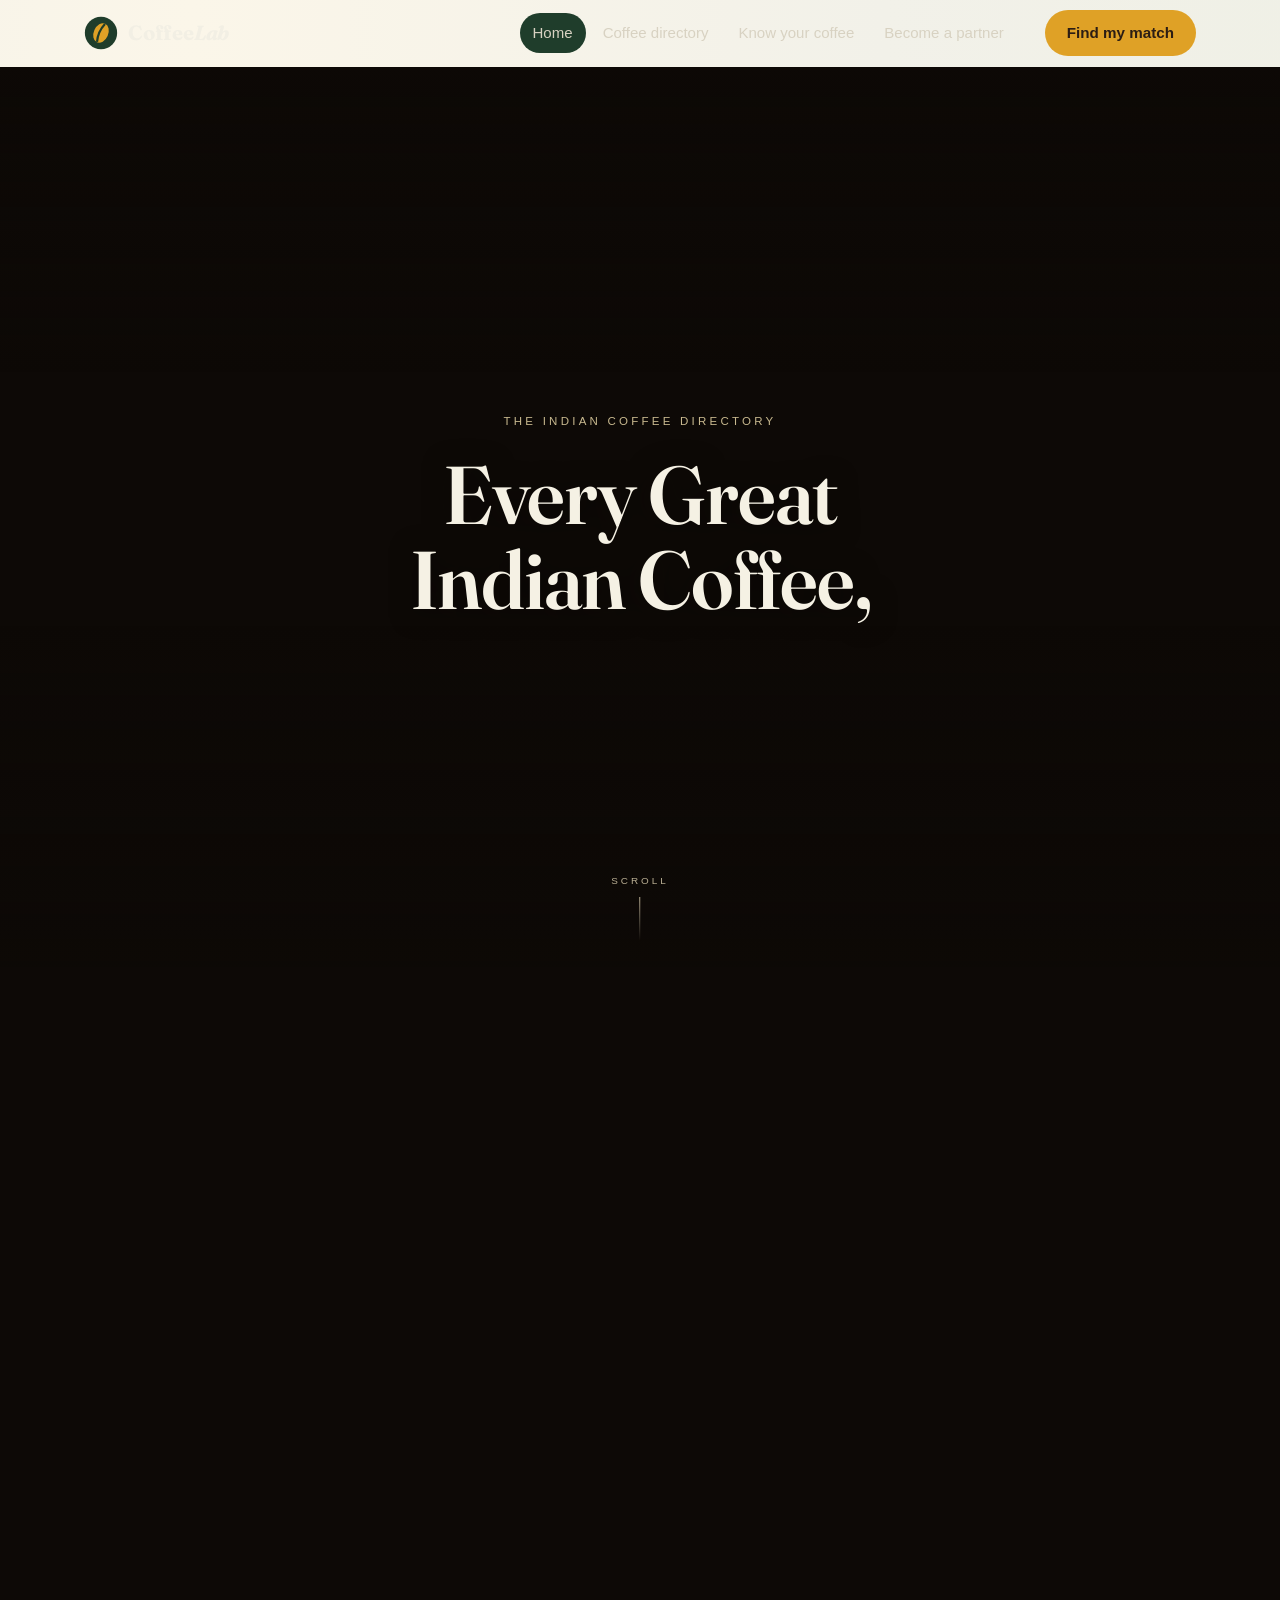
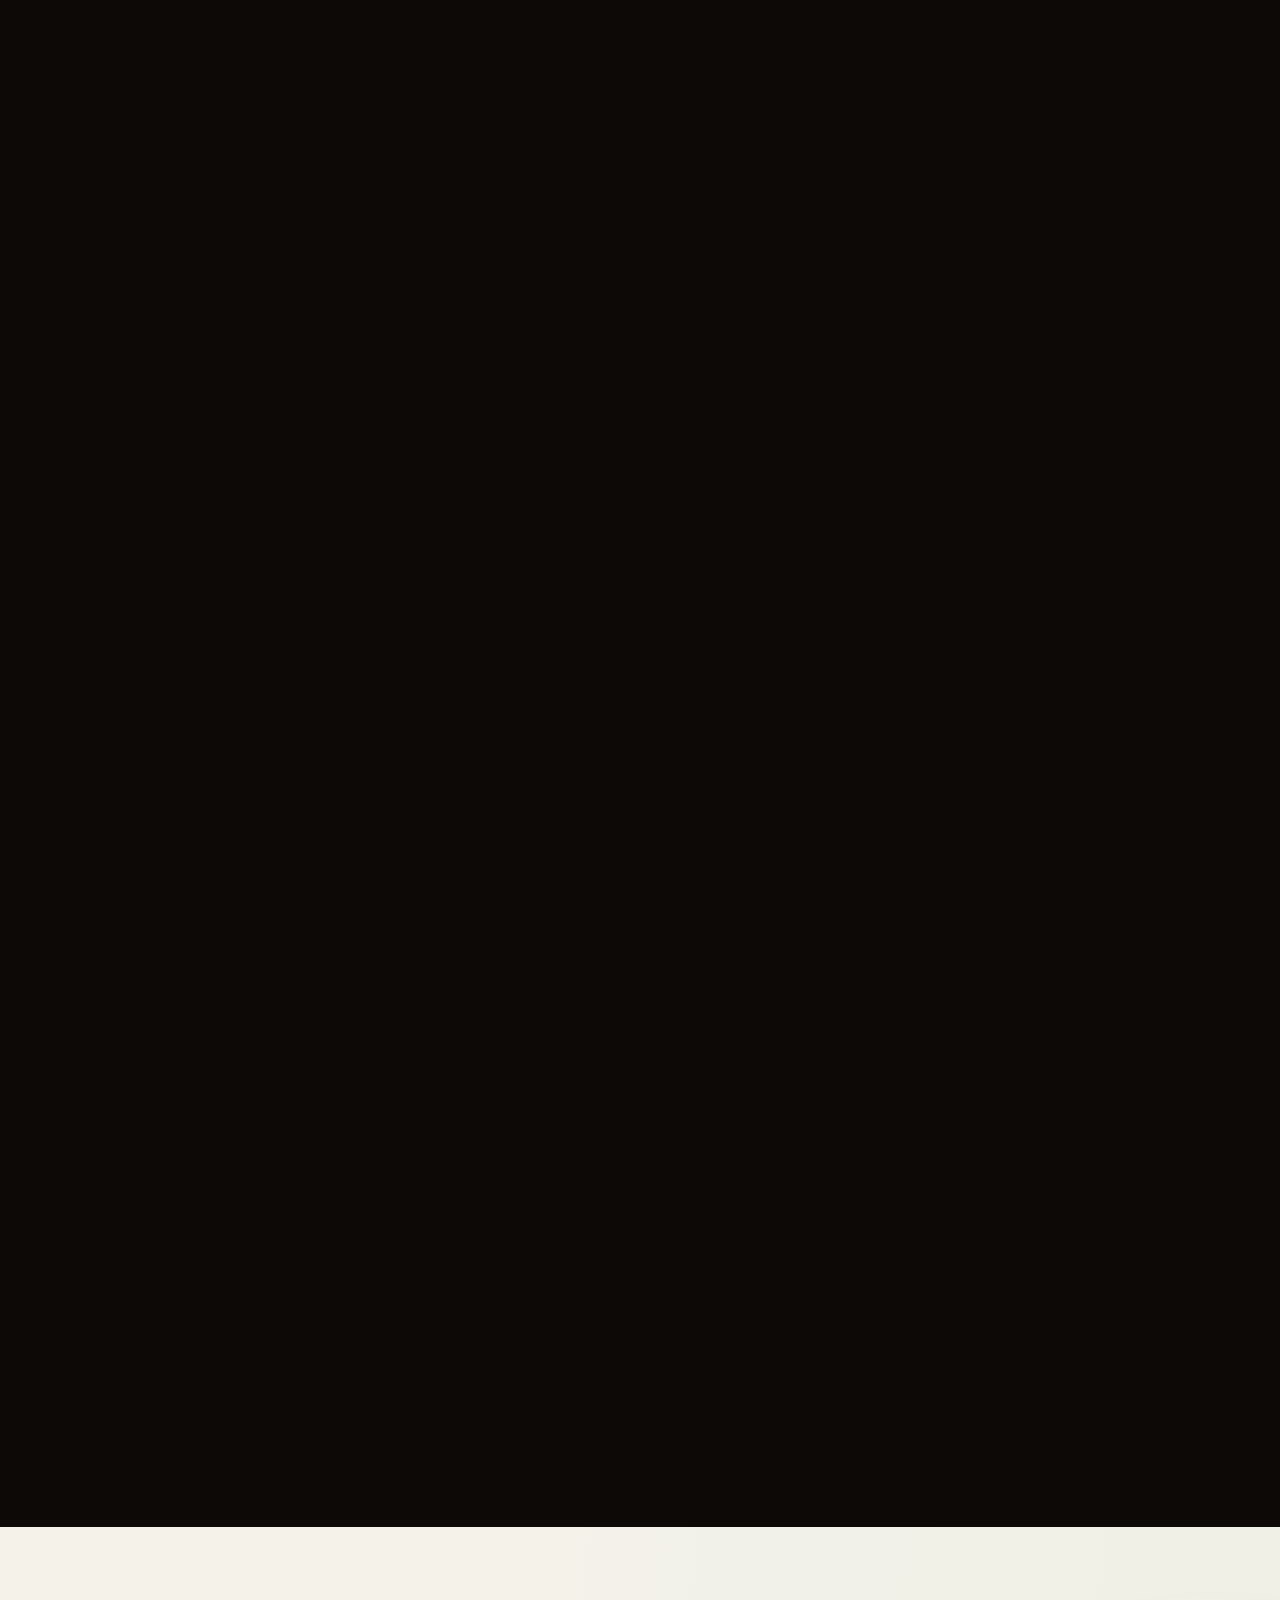
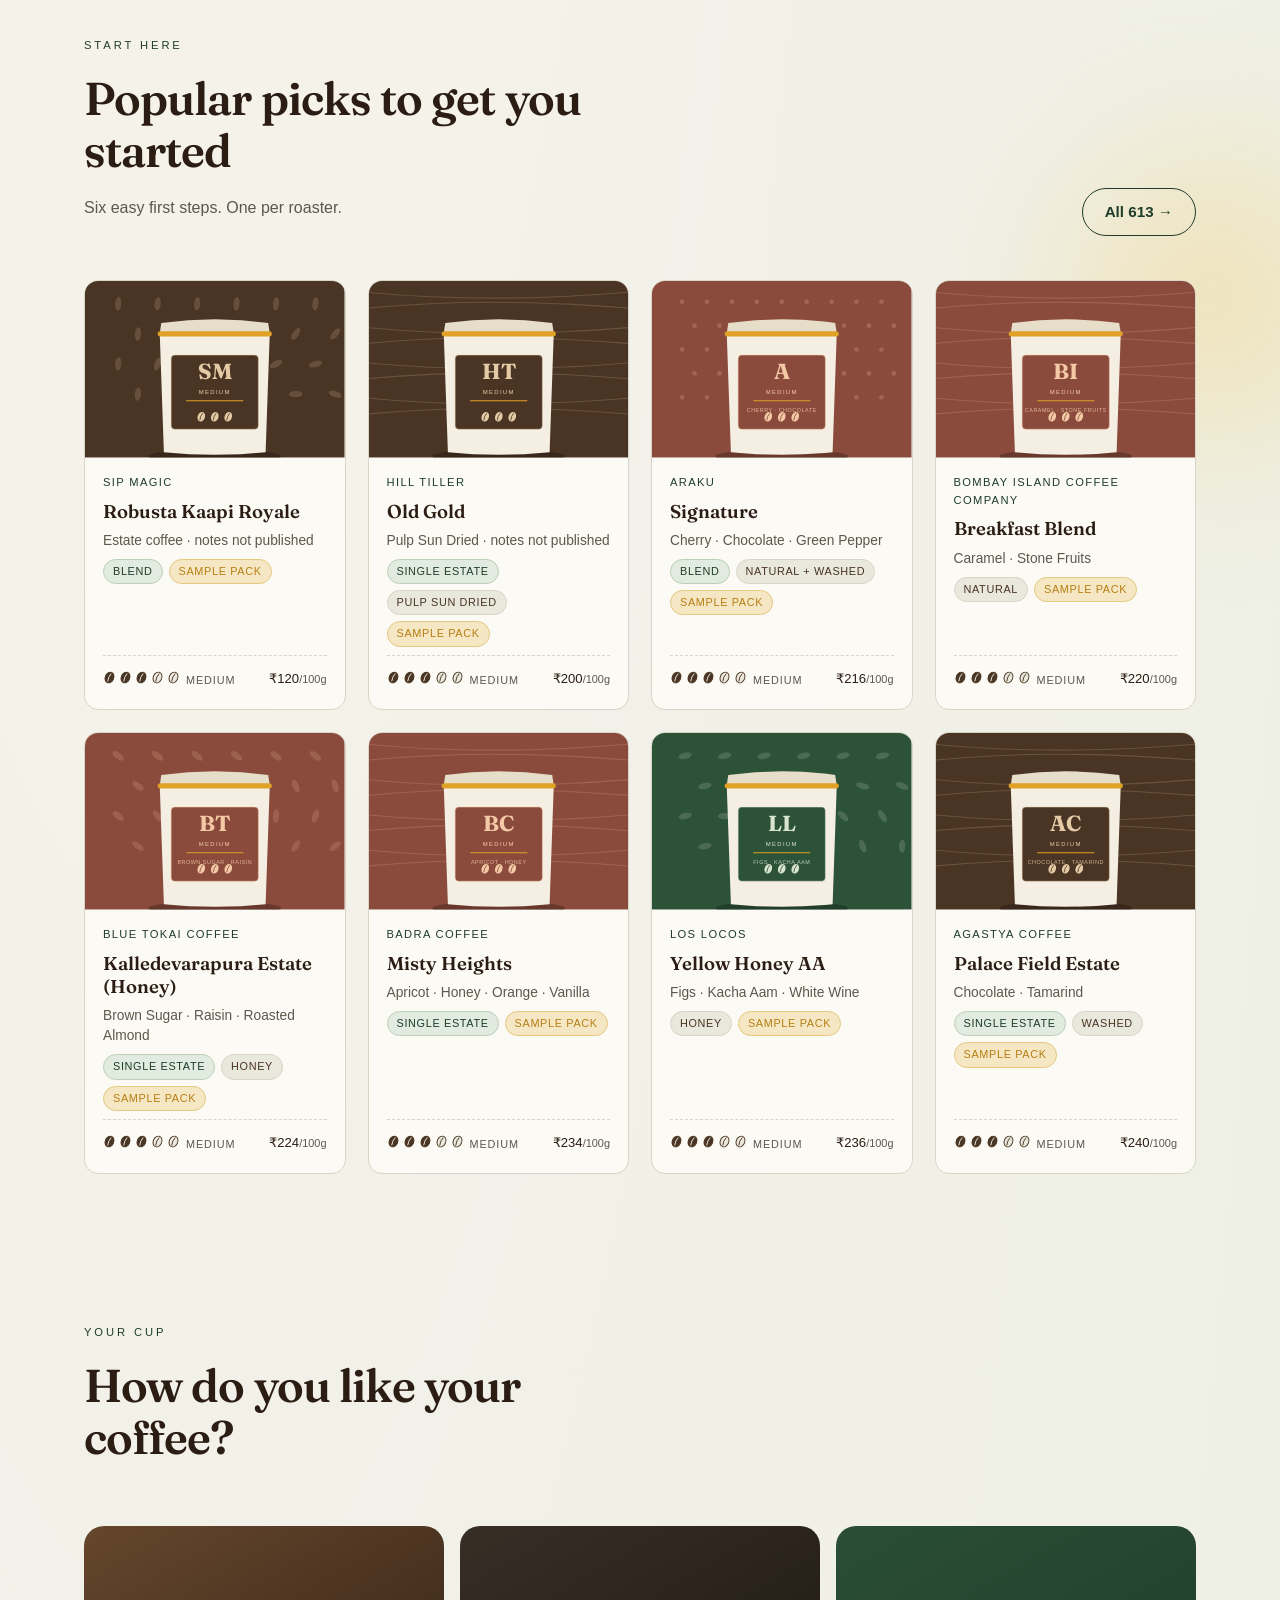
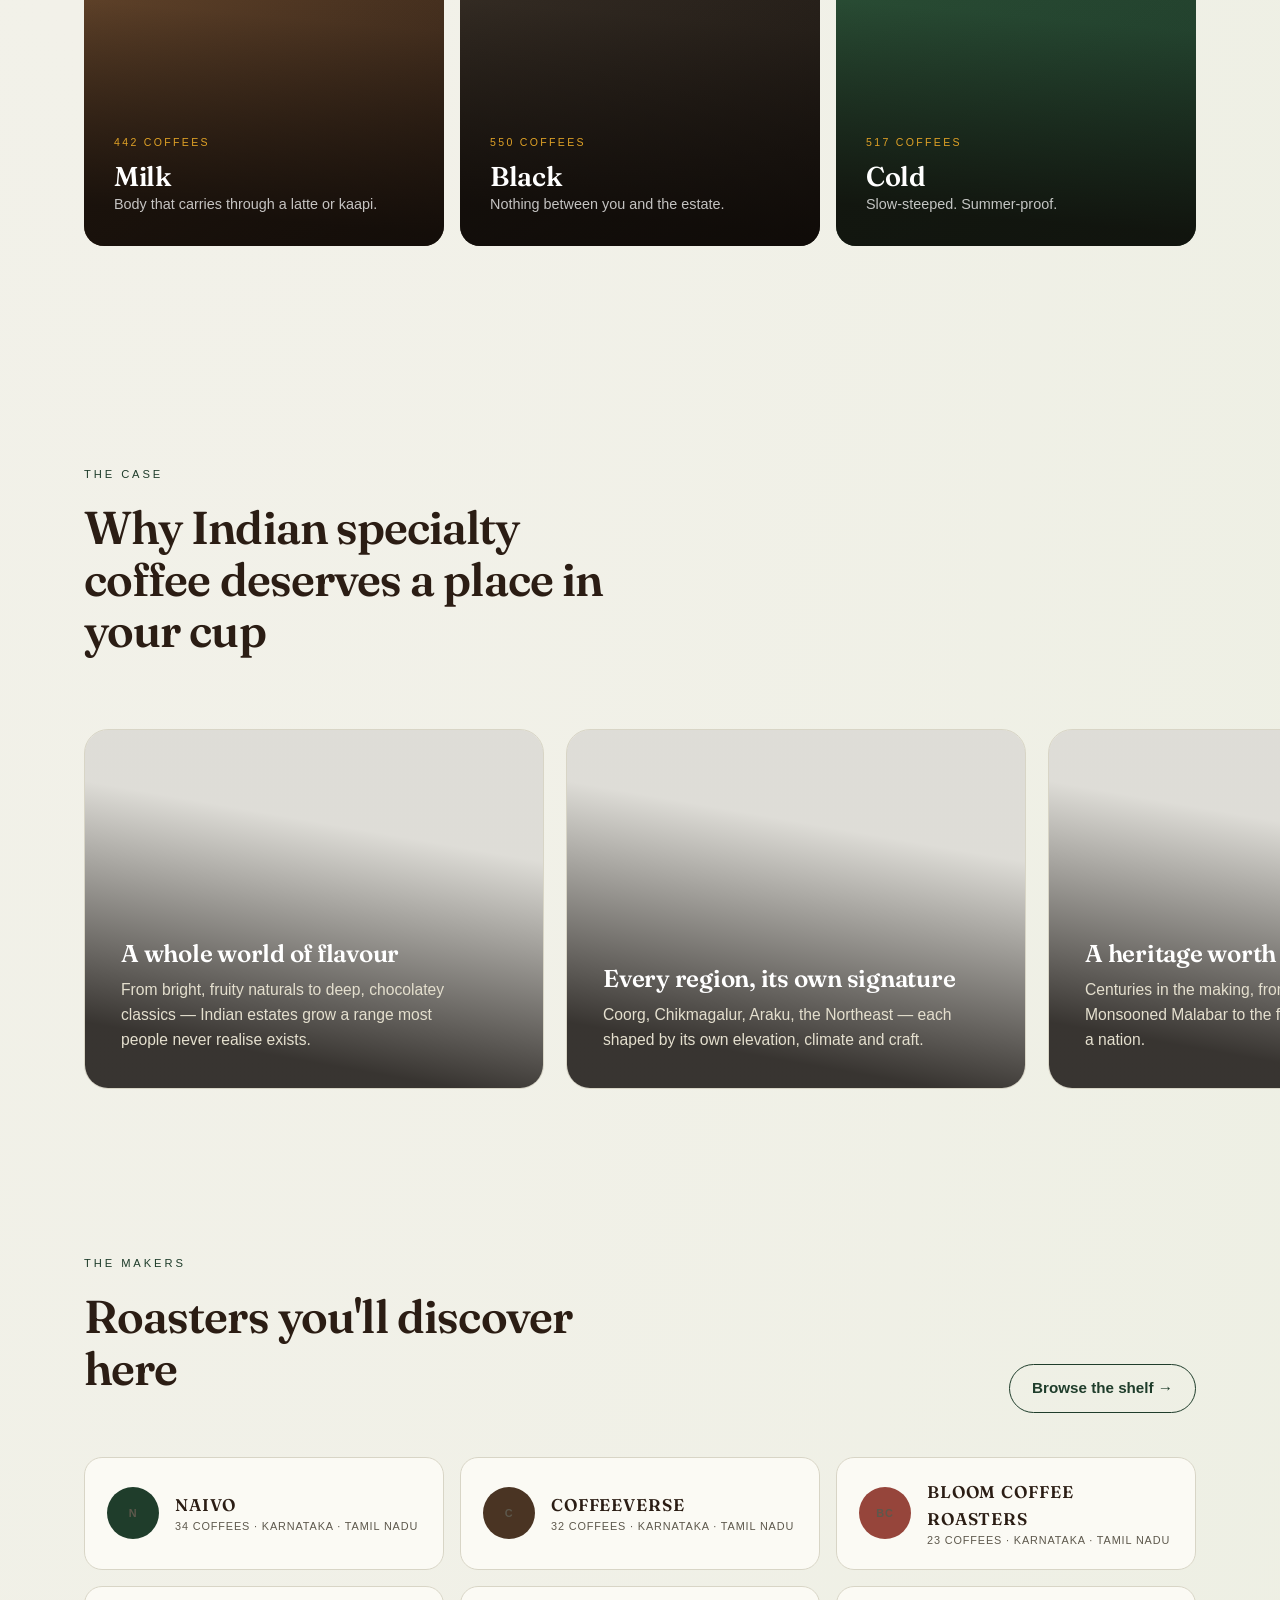
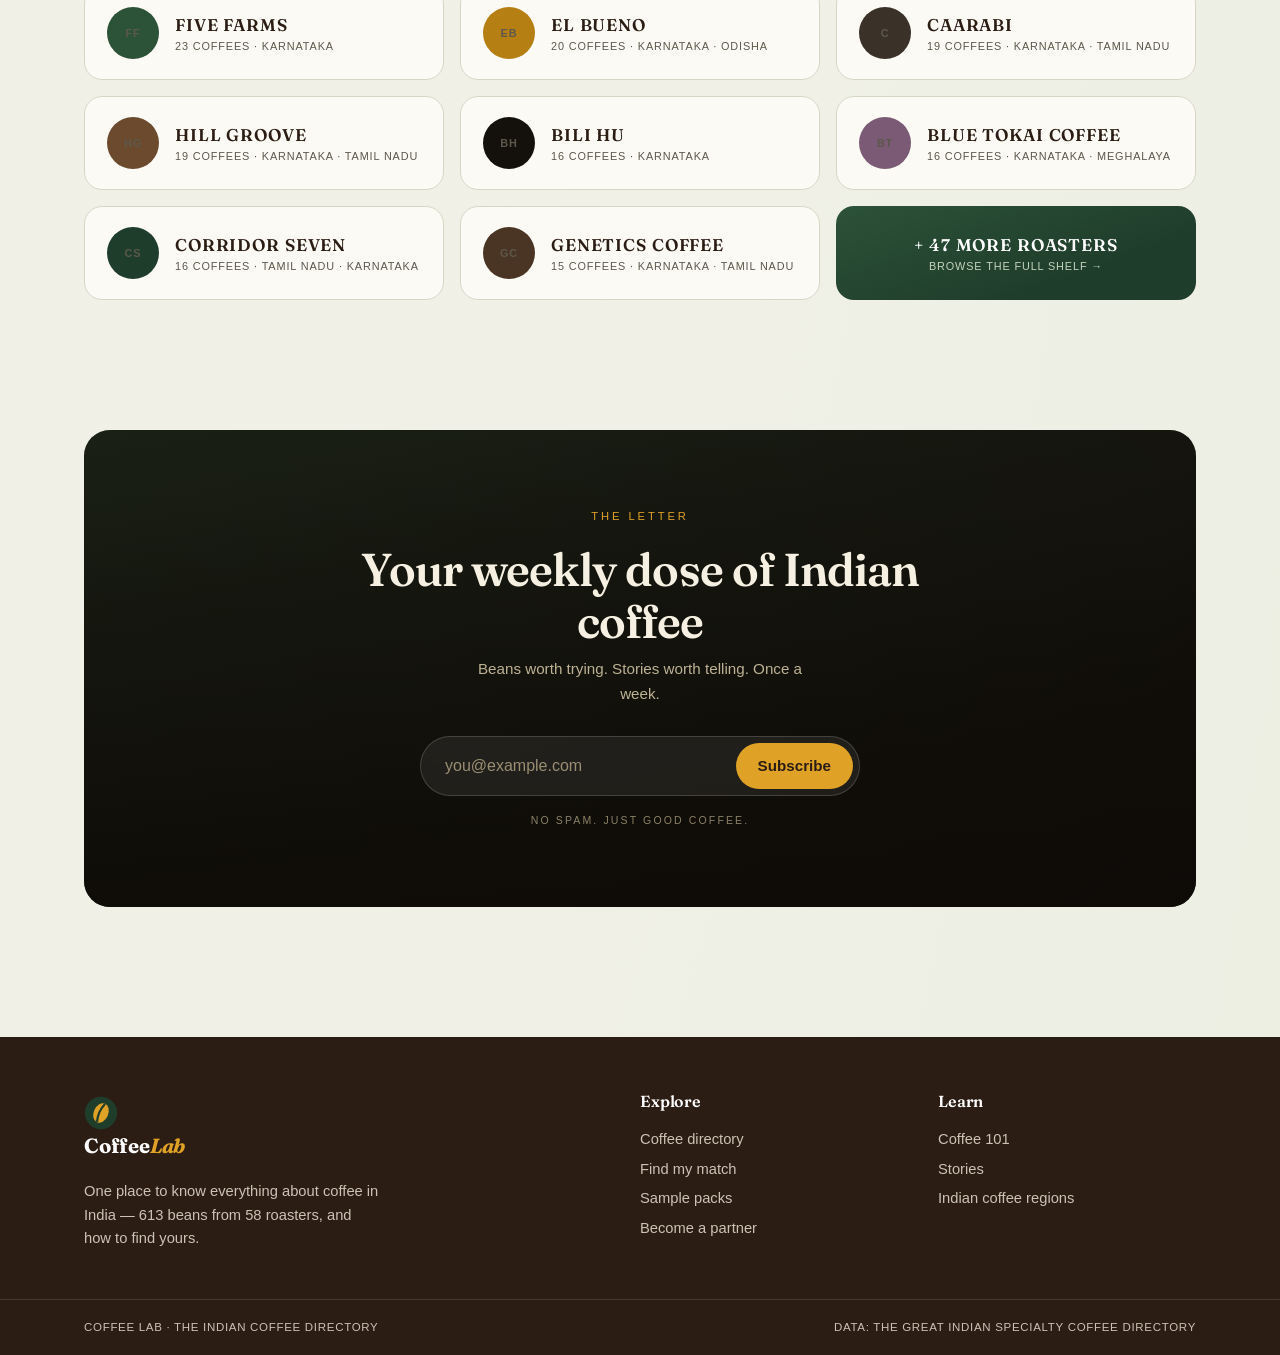
==== index.html @ e452d6aa "Add files via upload" ====
<!DOCTYPE html>
<html lang="en">
<head>
<meta charset="UTF-8">
<meta name="viewport" content="width=device-width, initial-scale=1.0">
<title>Coffee Lab — every great Indian coffee, made easy to find</title>
<meta name="description" content="Every great Indian coffee, made easy to find. Browse specialty beans, match a coffee to your taste, learn the craft.">
<link rel="preconnect" href="https://fonts.googleapis.com">
<link rel="preconnect" href="https://fonts.gstatic.com" crossorigin>
<link href="https://fonts.googleapis.com/css2?family=Fraunces:ital,opsz,wght@0,9..144,400;0,9..144,600;0,9..144,700;1,9..144,600&display=swap" rel="stylesheet">
<link rel="stylesheet" href="css/style.css">
<link rel="stylesheet" href="css/home.css">
<link rel="preload" as="image" href="assets/hero/f_00.jpg">
<link rel="icon" href='data:image/svg+xml,<svg xmlns="http://www.w3.org/2000/svg" viewBox="0 0 40 40"><circle cx="20" cy="20" r="19" fill="%231F3D2B"/><ellipse cx="20" cy="20" rx="8.5" ry="12" fill="%23DFA126" transform="rotate(24 20 20)"/></svg>'>
</head>
<body>
<header class="site-header over-hero" id="site-header"></header>

<main>
  <!-- ══ 1 · CINEMATIC HERO — scroll-scrubbed frame sequence ══ -->
  <section class="cine" id="cine" aria-label="Introduction">
    <div class="cine-stage">
      <canvas id="cine-canvas" aria-hidden="true"></canvas>
      <div class="cine-grade"></div>

      <div class="stage">
        <span class="kicker">The Indian Coffee Directory</span>
        <h1 class="h1">Every Great<br>Indian Coffee,</h1>
      </div>

      <div class="stage">
        <p class="h1"><em>made easy<br>to find.</em></p>
      </div>

      <div class="stage">
        <span class="kicker">Begin anywhere</span>
        <p class="h1" id="hero-count-line" style="font-size:clamp(1.9rem,3.8vw,3.2rem)"></p>
        <div class="cta-row">
          <a class="btn btn-gold" href="match.html">Find my coffee</a>
          <a class="btn btn-ghost" id="surprise" href="#" style="border-color:#CDC4AC;color:#F2EFE4">Surprise me</a>
        </div>
        <span class="stats-line" id="hero-stats-line"></span>
      </div>

      <div class="scroll-cue" aria-hidden="true">Scroll<i></i></div>
    </div>
  </section>

  <!-- ══ 2 · POPULAR PICKS ══ -->
  <section class="sec" aria-label="Popular picks">
    <div class="orb orb-gold" style="top:-80px; right:-140px;" data-speed="0.08"></div>
    <div class="wrap">
      <div class="sec-head-row reveal">
        <div>
          <span class="sec-kicker">Start here</span>
          <h2>Popular picks to get you started</h2>
          <p class="sub">Six easy first steps. One per roaster.</p>
        </div>
        <a class="btn btn-ghost" href="directory.html" id="picks-all-btn">All →</a>
      </div>
      <div class="card-grid scroll-mobile" id="picks-grid"></div>
    </div>
  </section>

  <!-- ══ 3 · HOW DO YOU LIKE YOUR COFFEE ══ -->
  <section class="sec" style="padding-top:40px" aria-label="Browse by cup">
    <div class="wrap">
      <div class="sec-head-row reveal">
        <div>
          <span class="sec-kicker">Your cup</span>
          <h2>How do you like your coffee?</h2>
        </div>
      </div>
      <div class="cups" id="cups"></div>
    </div>
  </section>

  <!-- ══ 4 · WHY INDIAN SPECIALTY COFFEE — horizontal card row ══ -->
  <section class="sec" id="case" aria-label="Why Indian specialty coffee">
    <div class="wrap">
      <div class="sec-head-row reveal">
        <div>
          <span class="sec-kicker">The case</span>
          <h2>Why Indian specialty coffee deserves a place in your cup</h2>
        </div>
      </div>
    </div>
    <div class="case-scroller" id="case-track" tabindex="0" aria-label="Four reasons, drag or scroll sideways">
      <article class="case-card cc-photo" style="background-image:url('assets/img/card1.jpg')">
        <h3>A whole world of flavour</h3>
        <p>From bright, fruity naturals to deep, chocolatey classics — Indian estates grow a range most people never realise exists.</p>
      </article>
      <article class="case-card cc-photo" style="background-image:url('assets/img/card2.jpg')">
        <h3>Every region, its own signature</h3>
        <p>Coorg, Chikmagalur, Araku, the Northeast — each shaped by its own elevation, climate and craft.</p>
      </article>
      <article class="case-card cc-photo" style="background-image:url('assets/img/card3.jpg')">
        <h3>A heritage worth tasting</h3>
        <p>Centuries in the making, from legendary Monsooned Malabar to the filter coffee that raised a nation.</p>
      </article>
      <article class="case-card cc-photo" style="background-image:url('assets/img/card4.jpg')">
        <h3>A new wave worth following</h3>
        <p>Specialty roasters are pushing into new processes, varietals and single estates — and it's never been easier to explore their work.</p>
      </article>
    </div>
  </section>

  <!-- ══ 5 · ROASTERS ══ -->
  <section class="sec" style="padding-top:30px" aria-label="Roasters">
    <div class="wrap">
      <div class="sec-head-row reveal">
        <div>
          <span class="sec-kicker">The makers</span>
          <h2>Roasters you'll discover here</h2>
        </div>
        <a class="btn btn-ghost" href="directory.html">Browse the shelf →</a>
      </div>
      <div class="roasters" id="roasters"></div>
    </div>
  </section>

  <!-- ══ 6 · NEWSLETTER ══ -->
  <section class="sec" style="padding-top:20px" aria-label="Newsletter">
    <div class="wrap">
      <div class="news reveal">
        <span class="sec-kicker" style="color:var(--marigold)">The letter</span>
        <h2>Your weekly dose of Indian coffee</h2>
        <p>Beans worth trying. Stories worth telling. Once a week.</p>
        <form class="news-form" id="news-form" novalidate>
          <label class="visually-hidden" for="news-email">Email address</label>
          <input id="news-email" type="email" placeholder="you@example.com" autocomplete="email" required>
          <button class="btn btn-gold" type="submit">Subscribe</button>
        </form>
        <p class="news-ok" id="news-ok" hidden>You're in. First letter lands Friday.</p>
        <small>No spam. Just good coffee.</small>
      </div>
    </div>
  </section>
</main>

<footer class="site-footer" id="site-footer"></footer>

<script src="js/data.js"></script>
<script src="js/app.js"></script>
<script src="js/home.js"></script>
<script>
document.getElementById("hero-stats-line").textContent =
  `${COFFEES.length} coffees · ${new Set(COFFEES.map(c=>c.brand)).size} roasters · ${new Set(COFFEES.flatMap(c=>c.states)).size} states`;
</script>
</body>
</html>
---- css/style.css ----
@font-face{
  font-family:"Manrope";
  src:url("../assets/fonts/Manrope-ExtraLight.ttf") format("truetype");
  font-weight:200; font-style:normal; font-display:swap;
}
@font-face{
  font-family:"Manrope";
  src:url("../assets/fonts/Manrope-Light.ttf") format("truetype");
  font-weight:300; font-style:normal; font-display:swap;
}
@font-face{
  font-family:"Manrope";
  src:url("../assets/fonts/Manrope-Regular.ttf") format("truetype");
  font-weight:400; font-style:normal; font-display:swap;
}
@font-face{
  font-family:"Manrope";
  src:url("../assets/fonts/Manrope-Medium.ttf") format("truetype");
  font-weight:500; font-style:normal; font-display:swap;
}
@font-face{
  font-family:"Manrope";
  src:url("../assets/fonts/Manrope-SemiBold.ttf") format("truetype");
  font-weight:600; font-style:normal; font-display:swap;
}
@font-face{
  font-family:"Manrope";
  src:url("../assets/fonts/Manrope-Bold.ttf") format("truetype");
  font-weight:700; font-style:normal; font-display:swap;
}
@font-face{
  font-family:"Manrope";
  src:url("../assets/fonts/Manrope-ExtraBold.ttf") format("truetype");
  font-weight:800; font-style:normal; font-display:swap;
}

/* ============================================================
   COFFEE LAB — design system
   Direction: "estate ledger meets modern tasting room"
   Palette drawn from the coffee plant's own states:
   canopy (green leaf) · roast (bean) · mist (paper) · marigold (accent)
   ============================================================ */

:root{
  --canopy:      #1F3D2B;   /* deep Western-Ghats green */
  --canopy-2:    #2C5238;
  --roast:       #2B1D14;   /* dark roasted bean */
  --roast-2:     #4A3423;
  --mist:        #F2F1E9;   /* pale leaf-tinted paper (page bg) */
  --mist-2:      #E9E8DC;
  --card:        #FBFAF4;
  --marigold:    #DFA126;   /* turmeric/marigold accent */
  --marigold-2:  #B67F14;
  --berry:       #96453B;   /* coffee-cherry red, used sparingly */
  --ink:         #23201A;
  --ink-soft:    #5D584C;
  --line:        #D8D5C6;
  --focus:       #2C5238;

  --font-display:"Fraunces", Georgia, "Times New Roman", serif;
  --font-body:   "Manrope", "Helvetica Neue", Arial, sans-serif;
  --font-mono:   "Manrope", "Helvetica Neue", Arial, sans-serif;

  --maxw: 1160px;
  --r-sm: 8px;
  --r-md: 14px;
  --r-lg: 22px;
  --shadow: 0 1px 2px rgba(43,29,20,.06), 0 10px 30px -18px rgba(43,29,20,.35);
  --shadow-lift: 0 2px 4px rgba(43,29,20,.08), 0 18px 42px -18px rgba(43,29,20,.45);
}

*{ box-sizing:border-box; }
html{ scroll-behavior:smooth; }
@media (prefers-reduced-motion: reduce){
  html{ scroll-behavior:auto; }
  *,*::before,*::after{ animation-duration:.01ms !important; transition-duration:.01ms !important; }
}
body{
  margin:0;
  font-family:var(--font-body);
  font-size:16px; line-height:1.6;
  color:var(--ink);
  background:var(--mist);
}
img,svg{ display:block; max-width:100%; }
a{ color:var(--canopy); }
button{ font:inherit; cursor:pointer; }
:focus-visible{ outline:3px solid var(--focus); outline-offset:2px; border-radius:4px; }
.visually-hidden{ position:absolute; width:1px; height:1px; overflow:hidden; clip:rect(0 0 0 0); white-space:nowrap; }

.wrap{ max-width:var(--maxw); margin:0 auto; padding:0 24px; }

/* ---------- type ---------- */
h1,h2,h3,h4{ font-family:var(--font-display); font-weight:600; line-height:1.12; margin:0 0 .4em; color:var(--roast); letter-spacing:-.01em; }
h1{ font-size:clamp(2.3rem, 5.2vw, 4rem); }
h2{ font-size:clamp(1.5rem, 3vw, 2.15rem); }
h3{ font-size:1.2rem; }
.eyebrow{
  font-family:var(--font-mono); font-size:.72rem; letter-spacing:.16em;
  text-transform:uppercase; color:var(--canopy); margin:0 0 .9em;
  display:flex; align-items:center; gap:.7em;
}
.eyebrow::before{ content:""; width:26px; height:2px; background:var(--marigold); }
.lede{ color:var(--ink-soft); font-size:1.06rem; max-width:56ch; }
.mono{ font-family:var(--font-mono); }

/* ---------- header ---------- */
.site-header{
  position:sticky; top:0; z-index:60;
  background:rgba(242,241,233,.92);
  backdrop-filter:blur(10px);
  border-bottom:1px solid var(--line);
}
.site-header .wrap{ display:flex; align-items:center; gap:28px; height:66px; }
.logo{ display:flex; align-items:center; gap:10px; text-decoration:none; margin-right:auto; }
.logo svg{ width:34px; height:34px; }
.logo b{ font-family:var(--font-display); font-size:1.28rem; font-weight:700; color:var(--roast); letter-spacing:-.01em; }
.logo b em{ font-style:italic; color:var(--canopy); }
.main-nav{ display:flex; gap:4px; }
.main-nav a{
  text-decoration:none; color:var(--ink-soft); font-weight:500; font-size:.94rem;
  padding:8px 13px; border-radius:999px; transition:color .15s, background .15s;
}
.main-nav a:hover{ color:var(--roast); background:var(--mist-2); }
.main-nav a[aria-current="page"]{ color:var(--card); background:var(--canopy); }
.nav-toggle{ display:none; background:none; border:1px solid var(--line); border-radius:var(--r-sm); padding:8px 10px; }
.nav-toggle svg{ width:20px; height:20px; }
.header-cta{ padding:9px 18px; font-size:.9rem; white-space:nowrap; }
.header-cta[aria-current="page"]{ background:var(--canopy); color:#fff; }

/* ---------- buttons ---------- */
.btn{
  display:inline-flex; align-items:center; gap:8px;
  padding:11px 22px; border-radius:999px; border:none;
  font-weight:600; font-size:.95rem; text-decoration:none;
  transition:transform .15s, box-shadow .15s, background .15s;
}
.btn-primary{ background:var(--canopy); color:#fff; }
.btn-primary:hover{ background:var(--canopy-2); transform:translateY(-1px); box-shadow:var(--shadow); }
.btn-ghost{ background:transparent; color:var(--canopy); border:1.5px solid var(--canopy); }
.btn-ghost:hover{ background:var(--canopy); color:#fff; }
.btn-gold{ background:var(--marigold); color:var(--roast); }
.btn-gold:hover{ background:#EBB13B; transform:translateY(-1px); box-shadow:var(--shadow); }

/* ---------- hero ---------- */
.hero{
  position:relative; overflow:hidden;
  background:var(--canopy); color:var(--mist);
  padding:84px 0 120px;
}
.hero h1{ color:var(--mist); max-width:15ch; }
.hero h1 em{ font-style:italic; color:var(--marigold); }
.hero .lede{ color:#C9D3C3; }
.hero .eyebrow{ color:var(--marigold); }
.hero .eyebrow::before{ background:var(--marigold); }
.hero-ridge{ position:absolute; inset:auto 0 -2px 0; pointer-events:none; }
.hero-beans{ position:absolute; right:-40px; top:-40px; opacity:.16; pointer-events:none; width:520px; }
.hero-stats{ display:flex; gap:38px; margin-top:34px; flex-wrap:wrap; }
.hero-stats div b{ display:block; font-family:var(--font-display); font-size:1.9rem; color:#fff; line-height:1.1; }
.hero-stats div span{ font-family:var(--font-mono); font-size:.72rem; letter-spacing:.12em; text-transform:uppercase; color:#AEBFa8; color:#AEBFA8; }

/* search */
.search-bar{
  display:flex; margin-top:36px; max-width:620px;
  background:#fff; border-radius:999px; padding:6px;
  box-shadow:var(--shadow-lift);
}
.search-bar input{
  flex:1; border:none; background:none; padding:10px 20px;
  font:inherit; font-size:1rem; color:var(--ink); min-width:0;
}
.search-bar input:focus{ outline:none; }
.search-bar button{ border-radius:999px; }

/* ---------- sections ---------- */
.section{ padding:74px 0; }
.section-head{ display:flex; align-items:flex-end; justify-content:space-between; gap:24px; margin-bottom:34px; flex-wrap:wrap; }
.section-head .lede{ margin:.35em 0 0; }
.section-alt{ background:var(--mist-2); }

/* ---------- coffee cards ---------- */
.card-grid{ display:grid; grid-template-columns:repeat(auto-fill, minmax(255px,1fr)); gap:22px; }
.coffee-card{
  background:var(--card); border:1px solid var(--line); border-radius:var(--r-md);
  overflow:hidden; text-decoration:none; color:inherit;
  display:flex; flex-direction:column;
  transition:transform .18s, box-shadow .18s, border-color .18s;
}
.coffee-card:hover{ transform:translateY(-4px); box-shadow:var(--shadow-lift); border-color:var(--canopy); }
.coffee-card .art{ aspect-ratio:5/3.4; }
.coffee-card .art svg{ width:100%; height:100%; }
.card-body{ padding:16px 18px 18px; display:flex; flex-direction:column; gap:8px; flex:1; }
.card-brand{ font-family:var(--font-mono); font-size:.7rem; letter-spacing:.12em; text-transform:uppercase; color:var(--canopy); }
.card-name{ font-family:var(--font-display); font-size:1.16rem; font-weight:600; color:var(--roast); line-height:1.25; }
.card-flavours{ color:var(--ink-soft); font-size:.86rem; line-height:1.45; }
.card-foot{ margin-top:auto; padding-top:10px; display:flex; align-items:center; justify-content:space-between; gap:10px; border-top:1px dashed var(--line); }
.card-price{ font-family:var(--font-mono); font-size:.82rem; color:var(--roast); }
.card-price small{ color:var(--ink-soft); }

/* the signature: roast meter (5 beans light→dark) */
.roast-meter{ display:inline-flex; align-items:center; gap:3px; }
.roast-meter svg{ width:13px; height:13px; }
.roast-meter .bean{ fill:var(--mist-2); stroke:var(--roast-2); stroke-width:1.4; }
.roast-meter .bean.on{ fill:var(--roast-2); }
.roast-label{ font-family:var(--font-mono); font-size:.68rem; letter-spacing:.08em; text-transform:uppercase; color:var(--ink-soft); margin-left:6px; }

/* tags */
.tag-row{ display:flex; flex-wrap:wrap; gap:6px; }
.tag{
  font-family:var(--font-mono); font-size:.68rem; letter-spacing:.06em;
  padding:3px 9px; border-radius:999px; text-transform:uppercase;
  background:var(--mist-2); color:var(--roast-2); border:1px solid var(--line);
}
.tag.gold{ background:#F6E7C4; border-color:#E4C87F; color:var(--marigold-2); }
.tag.green{ background:#E2EBDF; border-color:#BCD0B8; color:var(--canopy); }

/* ---------- "how do you like it" style cards ---------- */
.style-grid{ display:grid; grid-template-columns:repeat(auto-fit, minmax(250px,1fr)); gap:22px; }
.style-card{
  position:relative; overflow:hidden;
  border-radius:var(--r-lg); padding:30px 26px 26px;
  color:var(--mist); text-decoration:none; min-height:230px;
  display:flex; flex-direction:column; justify-content:flex-end;
  transition:transform .18s, box-shadow .18s;
}
.style-card:hover{ transform:translateY(-4px); box-shadow:var(--shadow-lift); }
.style-card h3{ color:#fff; font-size:1.5rem; margin:0 0 4px; }
.style-card p{ margin:0; color:rgba(255,255,255,.82); font-size:.92rem; max-width:30ch; }
.style-card .style-count{ font-family:var(--font-mono); font-size:.7rem; letter-spacing:.12em; text-transform:uppercase; color:var(--marigold); margin-bottom:10px; }
.style-card svg.style-ico{ position:absolute; top:20px; right:18px; width:74px; height:74px; opacity:.9; }
.style-milk{ background:linear-gradient(150deg, #6B4A2E, var(--roast)); }
.style-black{ background:linear-gradient(150deg, #3A3128, #191410); }
.style-cold{ background:linear-gradient(150deg, #2C5238, var(--canopy)); }

/* ---------- article cards ---------- */
.article-grid{ display:grid; grid-template-columns:repeat(auto-fill, minmax(300px,1fr)); gap:22px; }
.article-card{
  background:var(--card); border:1px solid var(--line); border-radius:var(--r-md);
  padding:24px; text-decoration:none; color:inherit; display:flex; flex-direction:column; gap:10px;
  transition:transform .18s, box-shadow .18s, border-color .18s;
}
.article-card:hover{ transform:translateY(-4px); box-shadow:var(--shadow-lift); border-color:var(--canopy); }
.article-card h3{ font-size:1.28rem; margin:0; }
.article-card p{ margin:0; color:var(--ink-soft); font-size:.92rem; }
.article-meta{ display:flex; gap:10px; align-items:center; font-family:var(--font-mono); font-size:.7rem; letter-spacing:.1em; text-transform:uppercase; color:var(--canopy); }
.article-meta .dot{ width:4px; height:4px; border-radius:50%; background:var(--marigold); }
.article-card .read-more{ margin-top:auto; padding-top:8px; font-weight:600; font-size:.9rem; color:var(--canopy); }

/* ---------- footer ---------- */
.site-footer{ background:var(--roast); color:#CBC2B4; margin-top:20px; }
.site-footer .wrap{ padding:56px 24px 34px; display:grid; grid-template-columns:2fr 1fr 1fr; gap:40px; }
.site-footer h4{ color:#fff; font-size:1rem; margin-bottom:14px; }
.site-footer a{ color:#CBC2B4; text-decoration:none; display:block; padding:3px 0; font-size:.92rem; }
.site-footer a:hover{ color:var(--marigold); }
.site-footer .logo b{ color:#fff; }
.site-footer .logo b em{ color:var(--marigold); }
.footer-note{ border-top:1px solid rgba(255,255,255,.12); }
.footer-note .wrap{ display:flex; justify-content:space-between; gap:20px; padding:18px 24px; font-family:var(--font-mono); font-size:.72rem; letter-spacing:.06em; }

/* ============================================================
   DIRECTORY
   ============================================================ */
.dir-hero{ background:var(--canopy); color:var(--mist); padding:46px 0 40px; }
.dir-hero-photo{ background-size:cover; background-position:center; position:relative; }
.dir-hero-photo::before{ content:""; position:absolute; inset:0; background:linear-gradient(180deg, rgba(15,25,18,.46), rgba(15,25,18,.72)); }
.dir-hero-photo .wrap{ position:relative; z-index:1; }
.dir-hero.dir-hero-photo h1{ color:var(--marigold); }
.dir-hero.dir-hero-photo .lede{ color:#EDE9D8; }
.dir-hero h1{ color:#fff; font-size:clamp(1.9rem,4vw,2.7rem); }
.dir-hero .search-bar{ margin-top:20px; }

.dir-layout{ display:grid; grid-template-columns:264px 1fr; gap:34px; align-items:start; padding:38px 0 80px; }

.filters{
  background:var(--card); border:1px solid var(--line); border-radius:var(--r-md);
  padding:20px; position:sticky; top:86px; max-height:calc(100vh - 106px); overflow:auto;
}
.filters h2{ font-size:1.05rem; display:flex; justify-content:space-between; align-items:center; }
.filters h2 button{ background:none; border:none; color:var(--berry); font-size:.8rem; font-weight:600; padding:2px; }
.filter-group{ border-top:1px dashed var(--line); padding:14px 0 6px; }
.filter-group > b{
  display:flex; justify-content:space-between; align-items:center; width:100%;
  font-family:var(--font-mono); font-size:.7rem; letter-spacing:.13em; text-transform:uppercase; color:var(--roast-2);
  margin-bottom:8px;
}
.filter-group label{
  display:flex; align-items:center; gap:9px; padding:4px 2px;
  font-size:.9rem; color:var(--ink-soft); cursor:pointer; border-radius:6px;
}
.filter-group label:hover{ color:var(--roast); }
.filter-group input[type="checkbox"]{ accent-color:var(--canopy); width:16px; height:16px; }
.filter-group .opts.tall{ max-height:264px; overflow-y:auto; padding-right:4px; }
.filter-group .count{ margin-left:auto; font-family:var(--font-mono); font-size:.68rem; color:#A29C8C; }
.filter-group label .roast-meter{ margin-left:2px; }
.price-row{ display:flex; align-items:center; gap:10px; font-family:var(--font-mono); font-size:.75rem; }
.price-row input[type="range"]{ flex:1; accent-color:var(--canopy); }

.dir-toolbar{ display:flex; align-items:center; gap:14px; flex-wrap:wrap; margin-bottom:20px; }
.dir-count{ font-family:var(--font-mono); font-size:.8rem; color:var(--ink-soft); margin-right:auto; }
.dir-count b{ color:var(--roast); }
.dir-toolbar select{
  font:inherit; font-size:.88rem; padding:9px 14px; border-radius:999px;
  border:1px solid var(--line); background:var(--card); color:var(--ink);
}
.chip-row{ display:flex; flex-wrap:wrap; gap:8px; margin-bottom:18px; }
.chip{
  display:inline-flex; align-items:center; gap:6px;
  background:var(--canopy); color:#fff; border:none; border-radius:999px;
  padding:5px 8px 5px 13px; font-size:.8rem; font-weight:500;
}
.chip:hover{ background:var(--berry); }
.filters-open-btn{ display:none; }
.empty-state{
  grid-column:1/-1; text-align:center; padding:70px 20px;
  background:var(--card); border:1px dashed var(--line); border-radius:var(--r-md);
}
.empty-state h3{ margin-bottom:6px; }
.empty-state p{ color:var(--ink-soft); margin:0 0 18px; }

/* ============================================================
   DETAIL
   ============================================================ */
.crumbs{ font-family:var(--font-mono); font-size:.74rem; letter-spacing:.06em; padding:20px 0 0; color:var(--ink-soft); }
.crumbs a{ color:var(--canopy); text-decoration:none; }
.crumbs a:hover{ text-decoration:underline; }
.detail{ display:grid; grid-template-columns:0.9fr 1.1fr; gap:46px; padding:28px 0 34px; align-items:start; }
.detail-art{ border-radius:var(--r-lg); overflow:hidden; border:1px solid var(--line); position:sticky; top:90px; }
.detail-art svg{ width:100%; height:auto; }
.detail h1{ font-size:clamp(1.9rem,3.6vw,2.8rem); margin-bottom:8px; }
.detail .card-brand{ font-size:.78rem; }
.detail-flavours{ display:flex; flex-wrap:wrap; gap:8px; margin:16px 0 6px; }
.flavour-pill{
  display:inline-flex; align-items:center; gap:7px;
  background:var(--card); border:1px solid var(--line); border-radius:999px;
  padding:6px 14px; font-size:.86rem; color:var(--roast-2);
}
.flavour-pill i{ width:9px; height:9px; border-radius:50%; flex:none; }
.detail-roastline{ display:flex; align-items:center; gap:10px; margin:16px 0 4px; }
.detail-roastline .roast-meter svg{ width:18px; height:18px; }
.detail-note{ color:var(--ink-soft); max-width:60ch; margin:14px 0 0; }

.spec-ledger{
  margin:26px 0 0; border:1px solid var(--line); border-radius:var(--r-md);
  background:var(--card); overflow:hidden;
}
.spec-ledger h2{ font-size:.78rem; font-family:var(--font-mono); letter-spacing:.14em; text-transform:uppercase; color:var(--canopy); margin:0; padding:14px 20px 12px; border-bottom:1px solid var(--line); background:var(--mist-2); }
.spec-ledger dl{ margin:0; padding:8px 20px 14px; display:grid; grid-template-columns:1fr 1fr; gap:0 26px; }
.spec-ledger .spec{ display:flex; flex-direction:column; padding:10px 0; border-bottom:1px dashed var(--line); }
.spec-ledger dt{ font-family:var(--font-mono); font-size:.66rem; letter-spacing:.13em; text-transform:uppercase; color:#A29C8C; }
.spec-ledger dd{ margin:2px 0 0; font-size:.94rem; color:var(--roast); font-weight:500; }
.detail-cta{ display:flex; gap:12px; margin-top:26px; flex-wrap:wrap; align-items:center; }
.detail-price{ font-family:var(--font-display); font-size:1.7rem; color:var(--roast); }
.detail-price small{ font-family:var(--font-mono); font-size:.72rem; color:var(--ink-soft); display:block; letter-spacing:.1em; }
.brew-row{ display:flex; flex-wrap:wrap; gap:8px; margin-top:8px; }

.similar{ padding:14px 0 84px; }

/* ============================================================
   MATCH QUIZ
   ============================================================ */
.quiz-shell{ max-width:760px; margin:0 auto; padding:54px 24px 90px; }
.quiz-progress{ display:flex; gap:6px; margin:26px 0 34px; }
.quiz-progress i{ flex:1; height:5px; border-radius:99px; background:var(--mist-2); }
.quiz-progress i.done{ background:var(--marigold); }
.quiz-progress i.now{ background:var(--canopy); }
.quiz-q{ font-size:clamp(1.5rem,3vw,2.1rem); }
.quiz-help{ color:var(--ink-soft); margin:4px 0 26px; }
.quiz-opts{ display:grid; gap:12px; }
.quiz-opts.two{ grid-template-columns:1fr 1fr; }
.quiz-opt{
  display:flex; align-items:center; gap:16px; text-align:left;
  background:var(--card); border:1.5px solid var(--line); border-radius:var(--r-md);
  padding:18px 20px; transition:border-color .15s, transform .15s, box-shadow .15s;
}
.quiz-opt:hover{ border-color:var(--canopy); transform:translateY(-2px); box-shadow:var(--shadow); }
.quiz-opt.selected{ border-color:var(--canopy); background:#EDF2EA; }
.quiz-opt svg{ width:40px; height:40px; flex:none; }
.quiz-opt b{ display:block; font-size:1.02rem; color:var(--roast); }
.quiz-opt span{ font-size:.86rem; color:var(--ink-soft); }
.quiz-nav{ display:flex; justify-content:space-between; margin-top:34px; }
.quiz-nav .btn[disabled]{ opacity:.4; pointer-events:none; }

.match-hero{ text-align:center; padding:10px 0 8px; }
.match-hero .eyebrow{ justify-content:center; }
.match-hero .eyebrow::before{ display:none; }
.match-reason{
  background:#F6E7C4; border:1px solid #E4C87F; color:var(--marigold-2);
  border-radius:var(--r-sm); font-size:.82rem; padding:8px 12px; margin-top:10px;
}
.match-rank{
  position:absolute; top:12px; left:12px; z-index:2;
  background:var(--marigold); color:var(--roast); font-family:var(--font-mono);
  font-size:.72rem; font-weight:700; letter-spacing:.08em;
  padding:4px 10px; border-radius:999px; box-shadow:var(--shadow);
}
.match-card{ position:relative; }

/* ============================================================
   ARTICLES
   ============================================================ */
.article-shell{ max-width:720px; margin:0 auto; padding:50px 24px 90px; }
.article-shell h1{ font-size:clamp(2rem,4.4vw,3.1rem); }
.article-shell .standfirst{ font-size:1.15rem; color:var(--ink-soft); line-height:1.55; margin:14px 0 8px; }
.article-body{ margin-top:30px; }
.article-body h2{ font-size:1.4rem; margin:1.8em 0 .5em; }
.article-body p{ margin:0 0 1.1em; color:#3A362C; font-size:1.02rem; }
.article-body p:first-of-type::first-letter{
  font-family:var(--font-display); font-size:3.2em; float:left; line-height:.82;
  padding:4px 10px 0 0; color:var(--canopy);
}
.article-footer{ margin-top:44px; padding-top:24px; border-top:1px dashed var(--line); display:flex; justify-content:space-between; flex-wrap:wrap; gap:14px; }

.article-hero{ margin:30px 0 6px; border-radius:var(--r-lg); overflow:hidden; border:1px solid var(--line); }
.article-hero img{ width:100%; height:auto; display:block; }

/* learn page intro band */
.learn-band{ background:var(--roast); color:#D9CFC0; border-radius:var(--r-lg); padding:34px 36px; display:flex; gap:30px; align-items:center; margin-bottom:40px; flex-wrap:wrap; }
.learn-band h2{ color:#fff; margin:0 0 4px; }
.learn-band p{ margin:0; max-width:52ch; }
.learn-band .btn{ margin-left:auto; }

/* ---------- responsive ---------- */
@media (max-width: 960px){
  .dir-layout{ grid-template-columns:1fr; }
  .filters{ position:fixed; inset:0; z-index:100; border-radius:0; max-height:none; top:0; display:none; padding-bottom:90px; }
  .filters.open{ display:block; }
  .filters .filters-close{ display:inline-flex; }
  .filters-open-btn{ display:inline-flex; }
  .detail{ grid-template-columns:1fr; }
  .detail-art{ position:static; max-width:440px; }
  .site-footer .wrap{ grid-template-columns:1fr 1fr; }
}
@media (max-width: 720px){
  .main-nav{
    display:none; position:absolute; top:66px; left:0; right:0;
    background:var(--mist); border-bottom:1px solid var(--line);
    flex-direction:column; padding:10px 18px 16px;
  }
  .main-nav.open{ display:flex; }
  .nav-toggle{ display:inline-flex; order:3; }
  .site-header .wrap{ gap:12px; }
  .header-cta{ margin-left:auto; padding:8px 14px; font-size:.84rem; }
  .hero{ padding:56px 0 96px; }
  /* home product shelf becomes a horizontal scroller to avoid a long page */
  .scroll-mobile{
    display:flex; overflow-x:auto; gap:14px;
    scroll-snap-type:x mandatory; padding-bottom:14px;
    -webkit-overflow-scrolling:touch;
    margin:0 -24px; padding-left:24px; padding-right:24px;
    scrollbar-width:thin;
  }
  .scroll-mobile .coffee-card{ flex:0 0 236px; scroll-snap-align:start; }
  .quiz-opts.two{ grid-template-columns:1fr; }
  .spec-ledger dl{ grid-template-columns:1fr; }
  .site-footer .wrap{ grid-template-columns:1fr; gap:26px; }
  .footer-note .wrap{ flex-direction:column; gap:6px; }
}
---- css/home.css ----
/* ============================================================
   COFFEE LAB — homepage v2: cinematic minimal
   Scroll-scrubbed canvas hero · bento · gradients · parallax
   Loaded after style.css; scopes to the new home sections.
   ============================================================ */

:root{
  --g-warm: radial-gradient(120% 140% at 15% 0%, #FBF6E9 0%, #F2F1E9 45%, #EDEFE3 100%);
  --g-tile-dark: linear-gradient(150deg, #23301F 0%, #14100C 100%);
  --g-tile-green: linear-gradient(160deg, #2C5238 0%, #1F3D2B 70%);
  --g-tile-gold: linear-gradient(160deg, #E9B84B 0%, #C98A18 100%);
  --g-text: linear-gradient(100deg, #DFA126, #E7C56E 60%, #DFA126);
}

body.home-v2{ background:var(--g-warm); }
body.home-v2 main{ overflow-x:clip; }   /* orbs bleed off-canvas without widening the page; clip (not hidden) keeps position:sticky alive */

/* ---------- header over the dark hero ---------- */
body.home-v2 .site-header{ transition: background .35s, border-color .35s; }
.site-header.over-hero{ background:transparent; border-color:transparent; backdrop-filter:none; }
.site-header.over-hero .logo b, .site-header.over-hero .logo b em{ color:#F2EFE4; }
.site-header.over-hero .main-nav a{ color:#D8D2C2; }
.site-header.over-hero .main-nav a:hover{ color:#fff; background:rgba(255,255,255,.08); }
.site-header.over-hero .nav-toggle{ border-color:rgba(255,255,255,.28); color:#F2EFE4; }

/* ============================================================
   CINEMATIC HERO — pinned canvas frame-sequence scrub
   ============================================================ */
.cine{ position:relative; height:340vh; background:#0D0906; }
.cine-stage{ position:sticky; top:0; height:100vh; overflow:hidden; }
.cine-stage canvas{ position:absolute; inset:0; width:100%; height:100%; }
.cine-grade{ position:absolute; inset:0; pointer-events:none;
  background:linear-gradient(180deg, rgba(13,9,6,.62) 0%, rgba(13,9,6,0) 34%, rgba(13,9,6,0) 62%, rgba(13,9,6,.55) 100%); }

.cine .stage{
  position:absolute; inset:0; display:flex; flex-direction:column;
  align-items:center; justify-content:center; text-align:center;
  padding:0 24px; opacity:0; pointer-events:none;
  will-change:opacity, transform;
}
.cine .stage.interactive{ pointer-events:auto; }
.cine .kicker{
  font-family:var(--font-mono); font-size:.72rem; letter-spacing:.28em;
  text-transform:uppercase; color:#C8B98F; margin-bottom:22px;
}
.cine h1, .cine .h1{
  font-family:var(--font-display); font-weight:600; letter-spacing:-.015em;
  color:#F5F1E4; text-shadow:0 2px 26px rgba(13,9,6,.55); font-size:clamp(2.6rem, 6.4vw, 5.4rem); line-height:1.04; margin:0;
  max-width:16ch;
}
.cine .h1 em{ font-style:italic; background:var(--g-text); -webkit-background-clip:text; background-clip:text; color:transparent; }
.cine .sub{ color:#CDC4AC; font-size:clamp(.95rem, 1.4vw, 1.1rem); margin-top:18px; max-width:44ch; }
.cine .cta-row{ display:flex; gap:14px; margin-top:34px; flex-wrap:wrap; justify-content:center; }
.cine .stats-line{
  margin-top:40px; font-family:var(--font-mono); font-size:.72rem;
  letter-spacing:.22em; text-transform:uppercase; color:#9E9377;
}
.scroll-cue{
  position:absolute; bottom:26px; left:50%; transform:translateX(-50%);
  display:flex; flex-direction:column; align-items:center; gap:8px;
  color:#B9AE93; font-family:var(--font-mono); font-size:.62rem; letter-spacing:.3em; text-transform:uppercase;
  transition:opacity .4s;
}
.scroll-cue i{ width:1px; height:44px; background:linear-gradient(#B9AE93, transparent); display:block; animation:cue 1.8s ease-in-out infinite; }
@keyframes cue{ 0%,100%{ transform:scaleY(.55); opacity:.4 } 50%{ transform:scaleY(1); opacity:1 } }

/* ============================================================
   SHARED SECTION SHELL — quiet
   ============================================================ */
.sec{ padding:110px 0; position:relative; }
.sec .wrap{ position:relative; }
.sec-kicker{
  font-family:var(--font-mono); font-size:.7rem; letter-spacing:.26em;
  text-transform:uppercase; color:var(--canopy); display:block; margin-bottom:18px;
}
.sec h2{ font-size:clamp(1.9rem, 3.6vw, 3rem); letter-spacing:-.02em; max-width:18ch; }
.sec .sub{ color:var(--ink-soft); max-width:46ch; margin-top:10px; }
.sec-head-row{ display:flex; align-items:flex-end; justify-content:space-between; gap:26px; flex-wrap:wrap; margin-bottom:44px; }

/* gradient orbs (parallax décor) */
.orb{ position:absolute; border-radius:50%; filter:blur(70px); opacity:.5; pointer-events:none; will-change:transform; }
.orb-gold{ width:420px; height:420px; background:radial-gradient(circle, #EFCB6B, transparent 70%); }
.orb-green{ width:520px; height:520px; background:radial-gradient(circle, #9FC49A, transparent 70%); }

/* reveal on scroll */
.reveal{ opacity:0; transform:translateY(28px); transition:opacity .8s cubic-bezier(.2,.65,.2,1), transform .8s cubic-bezier(.2,.65,.2,1); }
.reveal.in{ opacity:1; transform:none; }

/* ============================================================
   BENTO — why Indian specialty coffee
   ============================================================ */
.bento{ display:grid; grid-template-columns:repeat(4, 1fr); grid-auto-rows:minmax(178px, auto); gap:16px; }
.tile{
  border-radius:20px; padding:26px; position:relative; overflow:hidden;
  background:var(--card); border:1px solid var(--line);
  display:flex; flex-direction:column; justify-content:flex-end;
}
.tile .n{
  font-family:var(--font-mono); font-size:.68rem; letter-spacing:.2em;
  color:var(--marigold-2); position:absolute; top:22px; left:26px;
}
.tile h3{ font-size:1.3rem; margin:0 0 4px; letter-spacing:-.01em; }
.tile p{ margin:0; font-size:.9rem; color:var(--ink-soft); max-width:34ch; }
.tile.dark{ background:var(--g-tile-dark); border:none; }
.tile.dark h3{ color:#F3EEDE; }
.tile.dark p{ color:#B9AE94; }
.tile.dark .n{ color:var(--marigold); }
.tile.green{ background:var(--g-tile-green); border:none; }
.tile.green h3{ color:#fff; } .tile.green p{ color:#C4D3BC; } .tile.green .n{ color:var(--marigold); }
.tile.gold{ background:var(--g-tile-gold); border:none; }
.tile.gold h3{ color:#2B1D14; } .tile.gold p{ color:#5C4218; } .tile.gold .n{ color:#2B1D14; }
.tile.img{ padding:0; border:none; background:#14100C; }
.tile.img .ph{
  position:absolute; inset:-14%; background-size:cover; background-position:center;
  will-change:transform;
}
.tile.img::after{ content:""; position:absolute; inset:0; background:linear-gradient(180deg, transparent 40%, rgba(13,9,6,.65)); }
.tile.img figcaption{
  position:relative; z-index:1; padding:26px; color:#EDE6D2;
  font-family:var(--font-mono); font-size:.68rem; letter-spacing:.2em; text-transform:uppercase;
}
.tile .big-stat{ font-family:var(--font-display); font-size:clamp(2.6rem,4vw,3.6rem); line-height:1; color:inherit; }
.t-2x2{ grid-column:span 2; grid-row:span 2; }
.t-2x1{ grid-column:span 2; }
.t-1x2{ grid-row:span 2; }

/* ============================================================
   HOW DO YOU LIKE IT — three quiet tiles
   ============================================================ */
.cups{ display:grid; grid-template-columns:repeat(3,1fr); gap:16px; }
.cup-tile{
  border-radius:20px; min-height:320px; padding:30px; text-decoration:none;
  position:relative; overflow:hidden; display:flex; flex-direction:column; justify-content:flex-end;
  transition:transform .25s cubic-bezier(.2,.65,.2,1), box-shadow .25s;
}
.cup-tile:hover{ transform:translateY(-5px); box-shadow:var(--shadow-lift); }
.cup-tile h3{ color:#fff; font-size:1.7rem; margin:0 0 2px; }
.cup-tile p{ color:rgba(255,255,255,.75); margin:0; font-size:.9rem; }
.cup-tile .mono-count{ font-family:var(--font-mono); font-size:.66rem; letter-spacing:.22em; color:var(--marigold); text-transform:uppercase; margin-bottom:10px; }
.cup-tile svg{ position:absolute; top:24px; right:22px; width:64px; height:64px; opacity:.95; z-index:2; }
.cup-tile .bgph{ position:absolute; inset:0; background-size:cover; background-position:center; transition:transform .5s cubic-bezier(.2,.65,.2,1); }
.cup-tile:hover .bgph{ transform:scale(1.05); }
.cup-tile::after{ content:""; position:absolute; inset:0; background:linear-gradient(185deg, rgba(13,9,6,.06) 30%, rgba(13,9,6,.78) 88%); }
.cup-tile > *:not(.bgph){ position:relative; z-index:2; }


/* ============================================================
   THE CASE — simple horizontal card scroller
   ============================================================ */
.case-scroller{
  display:flex; gap:22px; overflow-x:auto;
  --edge: max(24px, calc((100vw - 1160px)/2 + 24px));   /* .wrap content edge (box-sizing: border-box) */
  padding:10px calc(var(--edge) + 8px) 26px;             /* breathing room on both ends */
  cursor:grab; user-select:none;
  scroll-snap-type:x mandatory; scroll-padding-inline:var(--edge);
  -webkit-overflow-scrolling:touch;
  scrollbar-width:thin; scrollbar-color:var(--canopy) var(--mist-2);
}
.case-scroller::-webkit-scrollbar{ height:8px; }
.case-scroller::-webkit-scrollbar-track{ background:var(--mist-2); border-radius:99px; }
.case-scroller::-webkit-scrollbar-thumb{ background:var(--canopy); border-radius:99px; }
.case-scroller.dragging{ cursor:grabbing; scroll-snap-type:none; }
.case-card{
  flex:0 0 min(460px, 78vw); min-height:360px; border-radius:24px; padding:36px;
  display:flex; flex-direction:column; justify-content:flex-end;
  position:relative; overflow:hidden; background:var(--card); border:1px solid var(--line);
  scroll-snap-align:start;
}
.case-card h3{ font-size:clamp(1.35rem, 1.9vw, 1.8rem); margin:0 0 10px; letter-spacing:-.01em; }
.case-card p{ margin:0; font-size:.98rem; line-height:1.6; color:var(--ink-soft); max-width:40ch; }
.cc-photo::before{ content:""; position:absolute; inset:0; background:linear-gradient(190deg, rgba(13,9,6,.12) 30%, rgba(13,9,6,.82) 85%); }
.cc-photo > *{ position:relative; }
.cc-photo h3{ color:#fff; } .cc-photo p{ color:#E4DFCE; }

/* ============================================================
   ROASTERS
   ============================================================ */
.roasters{ display:grid; grid-template-columns:repeat(3,1fr); gap:16px; }
.roaster-tile{
  display:flex; align-items:center; gap:16px; text-decoration:none; color:inherit;
  background:var(--card); border:1px solid var(--line); border-radius:18px; padding:20px 22px;
  transition:transform .22s, box-shadow .22s, border-color .22s;
}
.roaster-tile:hover{ transform:translateY(-3px); box-shadow:var(--shadow-lift); border-color:var(--canopy); }
.monogram{
  width:52px; height:52px; border-radius:50%; flex:none;
  display:flex; align-items:center; justify-content:center;
  font-family:var(--font-display); font-weight:700; font-size:1.15rem; color:#F5F0E1;
}
.roaster-tile b{ display:block; font-family:var(--font-display); font-size:1.06rem; font-weight:600; color:var(--roast); }
.roaster-tile span{ font-family:var(--font-mono); font-size:.68rem; letter-spacing:.08em; text-transform:uppercase; color:var(--ink-soft); }

/* ============================================================
   NEWSLETTER
   ============================================================ */
.news{
  border-radius:26px; overflow:hidden; position:relative;
  background:var(--g-tile-dark); color:#D9CFBB; padding:78px 30px; text-align:center;
}
.news::before{ content:""; position:absolute; inset:0;
  background:url("../assets/img/newsletter.jpg") center/cover no-repeat; opacity:.34; }
.news::after{ content:""; position:absolute; inset:0; background:linear-gradient(180deg, rgba(13,9,6,.4), rgba(13,9,6,.86)); }
.news > *{ position:relative; z-index:1; }
.news h2{ color:#F5F0E1; max-width:22ch; margin:0 auto 10px; }
.news p{ margin:0 auto; max-width:40ch; font-size:.95rem; color:#BDB294; }
.news-form{
  display:flex; gap:8px; max-width:440px; margin:30px auto 0;
  background:rgba(255,255,255,.07); border:1px solid rgba(255,255,255,.16);
  padding:6px; border-radius:999px; backdrop-filter:blur(6px);
}
.news-form input{
  flex:1; min-width:0; background:none; border:none; color:#F5F0E1;
  font:inherit; padding:10px 18px;
}
.news-form input::placeholder{ color:#9A8F73; }
.news-form input:focus{ outline:none; }
.news-ok{ margin-top:30px; font-family:var(--font-mono); letter-spacing:.14em; text-transform:uppercase; font-size:.8rem; color:var(--marigold); }
.news small{ display:block; margin-top:16px; font-family:var(--font-mono); font-size:.66rem; letter-spacing:.2em; text-transform:uppercase; color:#8B8166; }

/* ---------- responsive ---------- */
@media (max-width: 960px){
  .bento{ grid-template-columns:repeat(2,1fr); grid-auto-rows:minmax(160px, auto); }
  .cups{ grid-template-columns:1fr; }
  .cup-tile{ min-height:230px; }
  .roasters{ grid-template-columns:repeat(2,1fr); }
}
@media (max-width: 640px){
  .sec{ padding:76px 0; }
  .bento{ grid-template-columns:1fr 1fr; grid-auto-rows:minmax(150px, auto); }
  .t-2x2{ grid-column:span 2; grid-row:span 2; }
  .roasters{ grid-template-columns:1fr; }
  .cine{ height:300vh; }
}
@media (prefers-reduced-motion: reduce){
  .scroll-cue i{ animation:none; }
  .reveal{ opacity:1; transform:none; transition:none; }
}
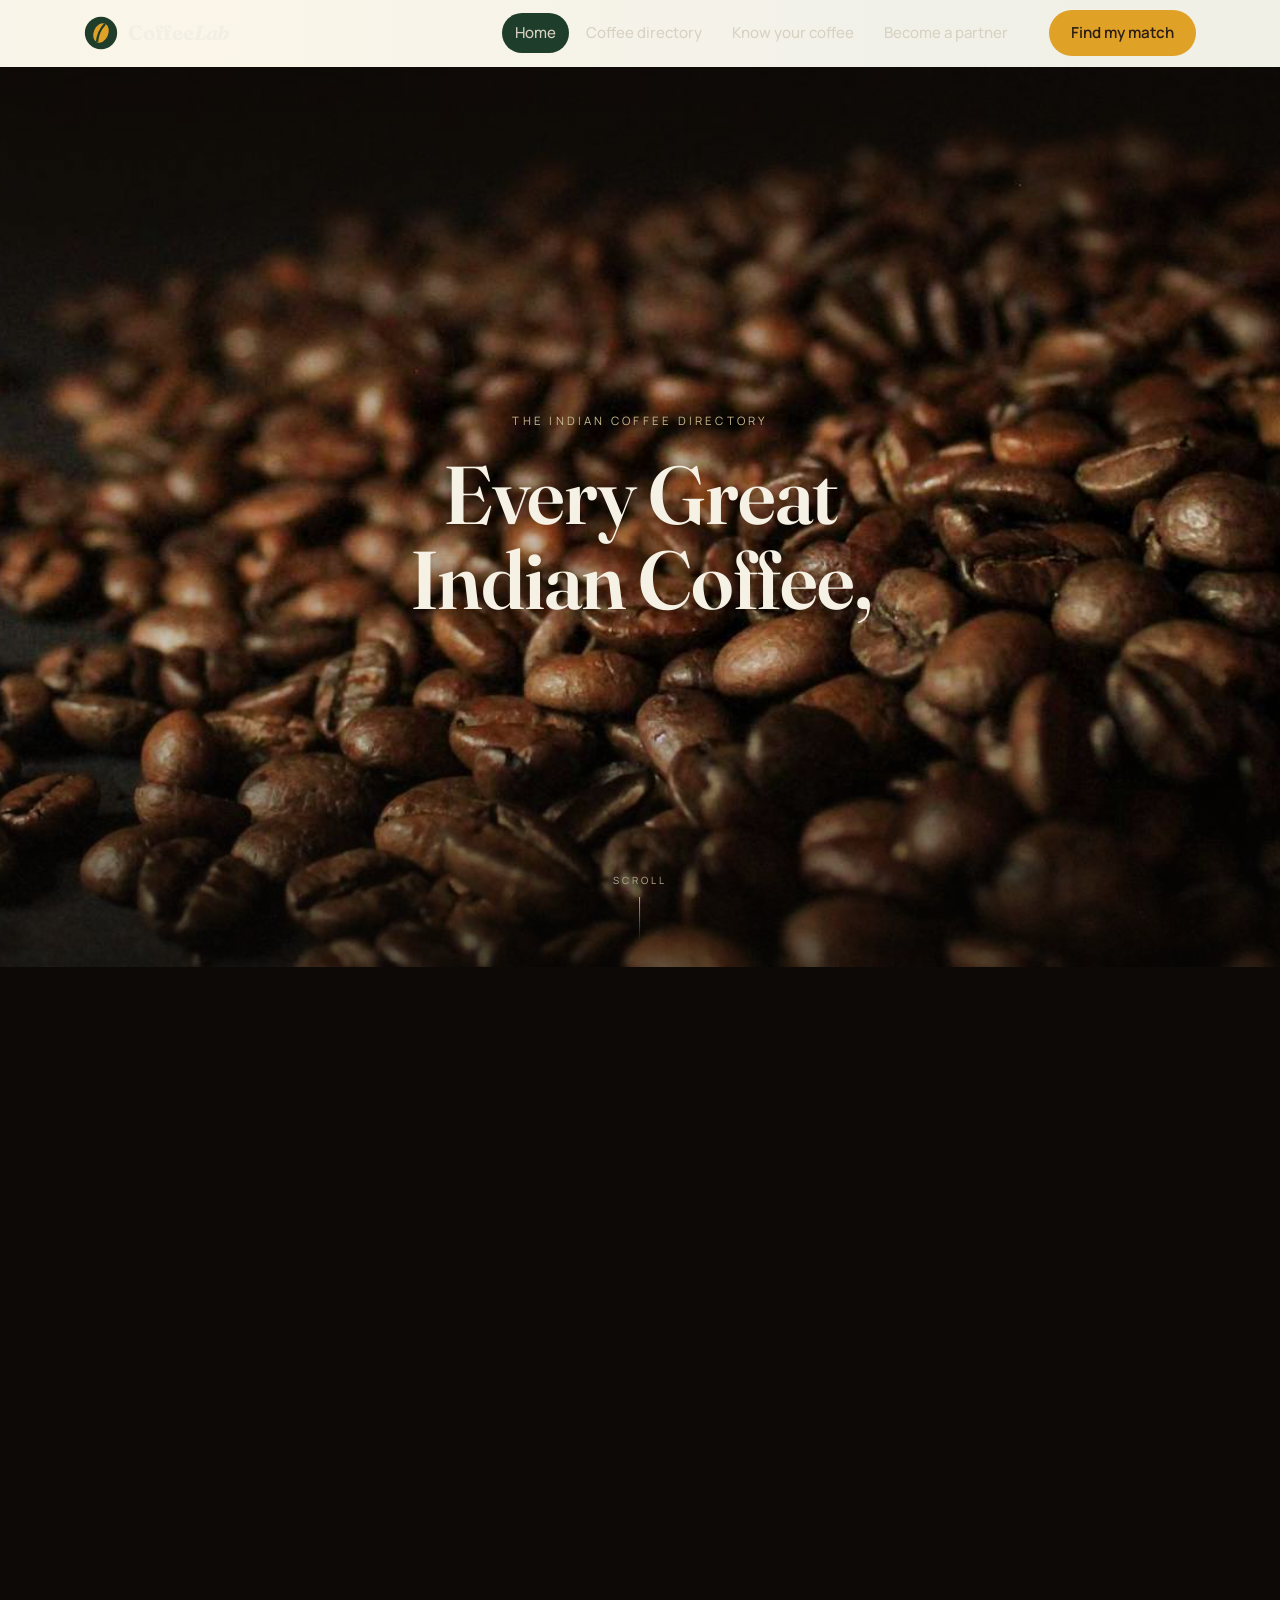
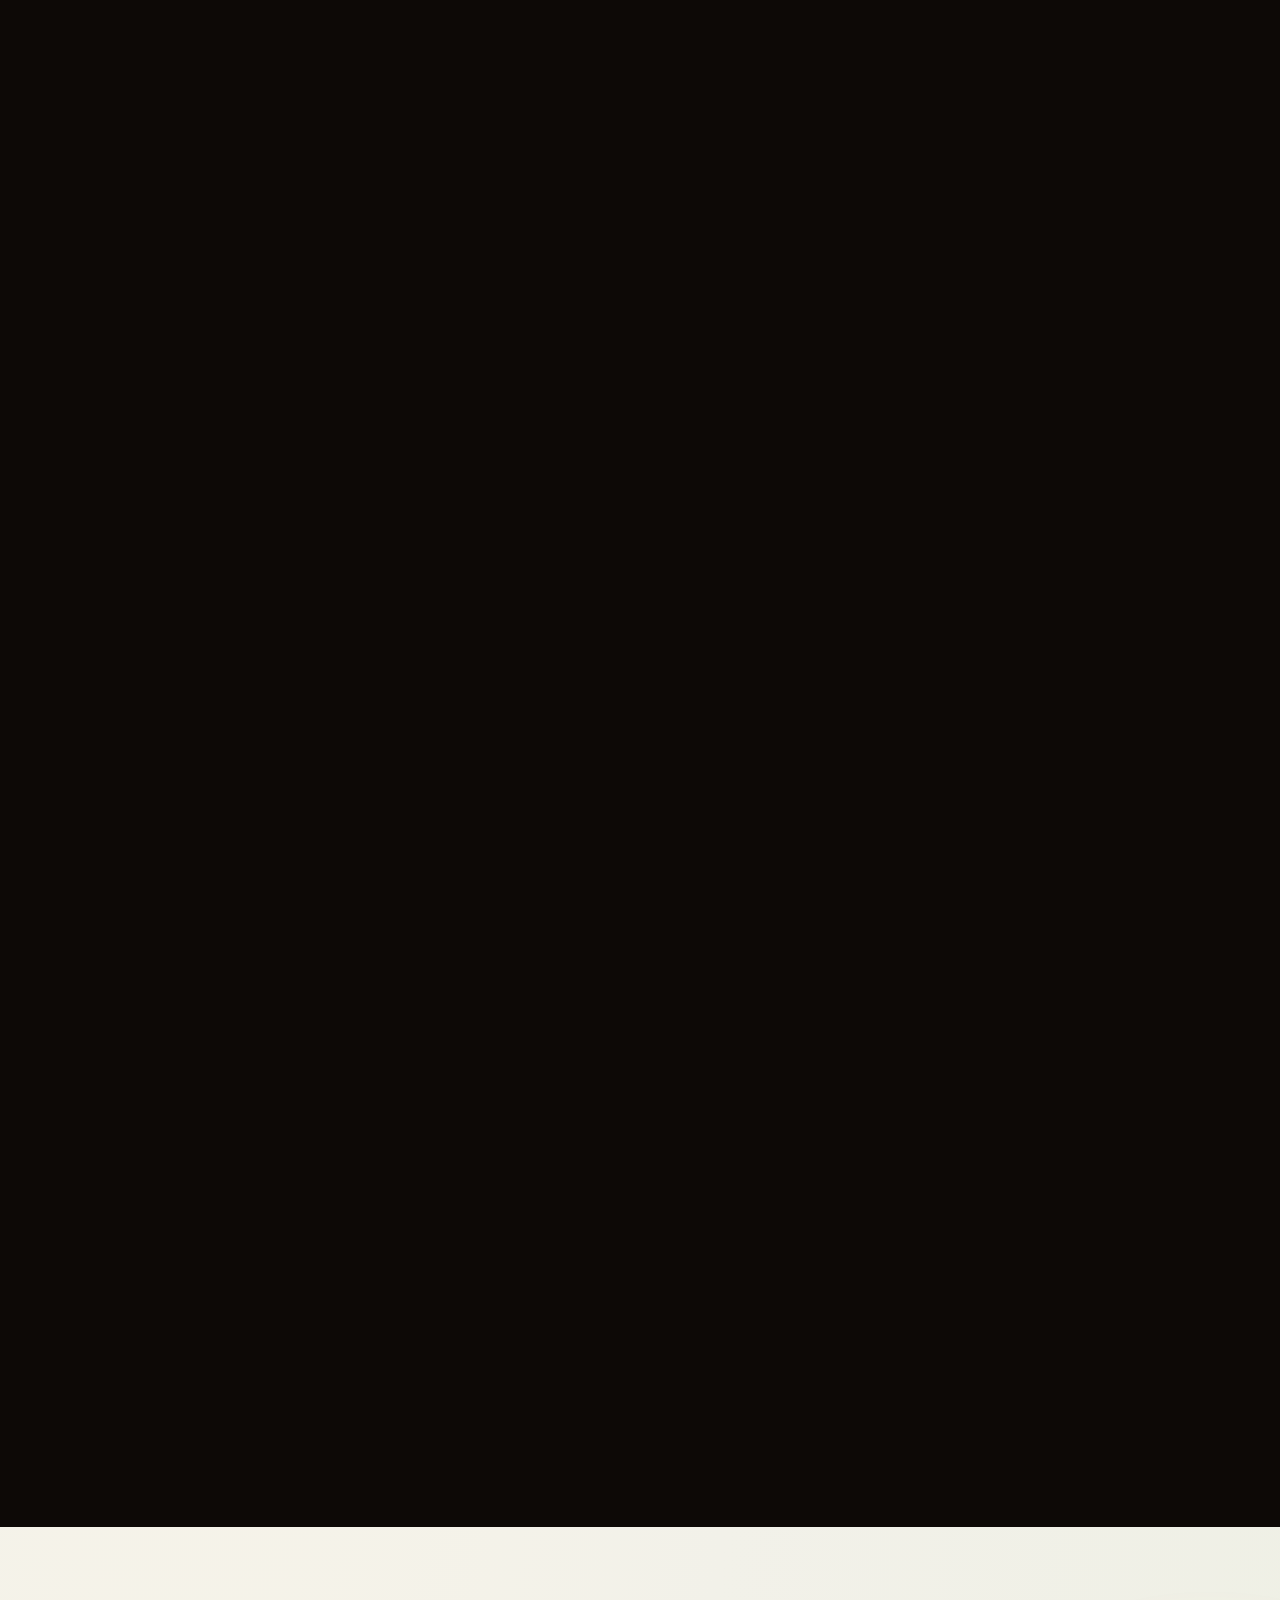
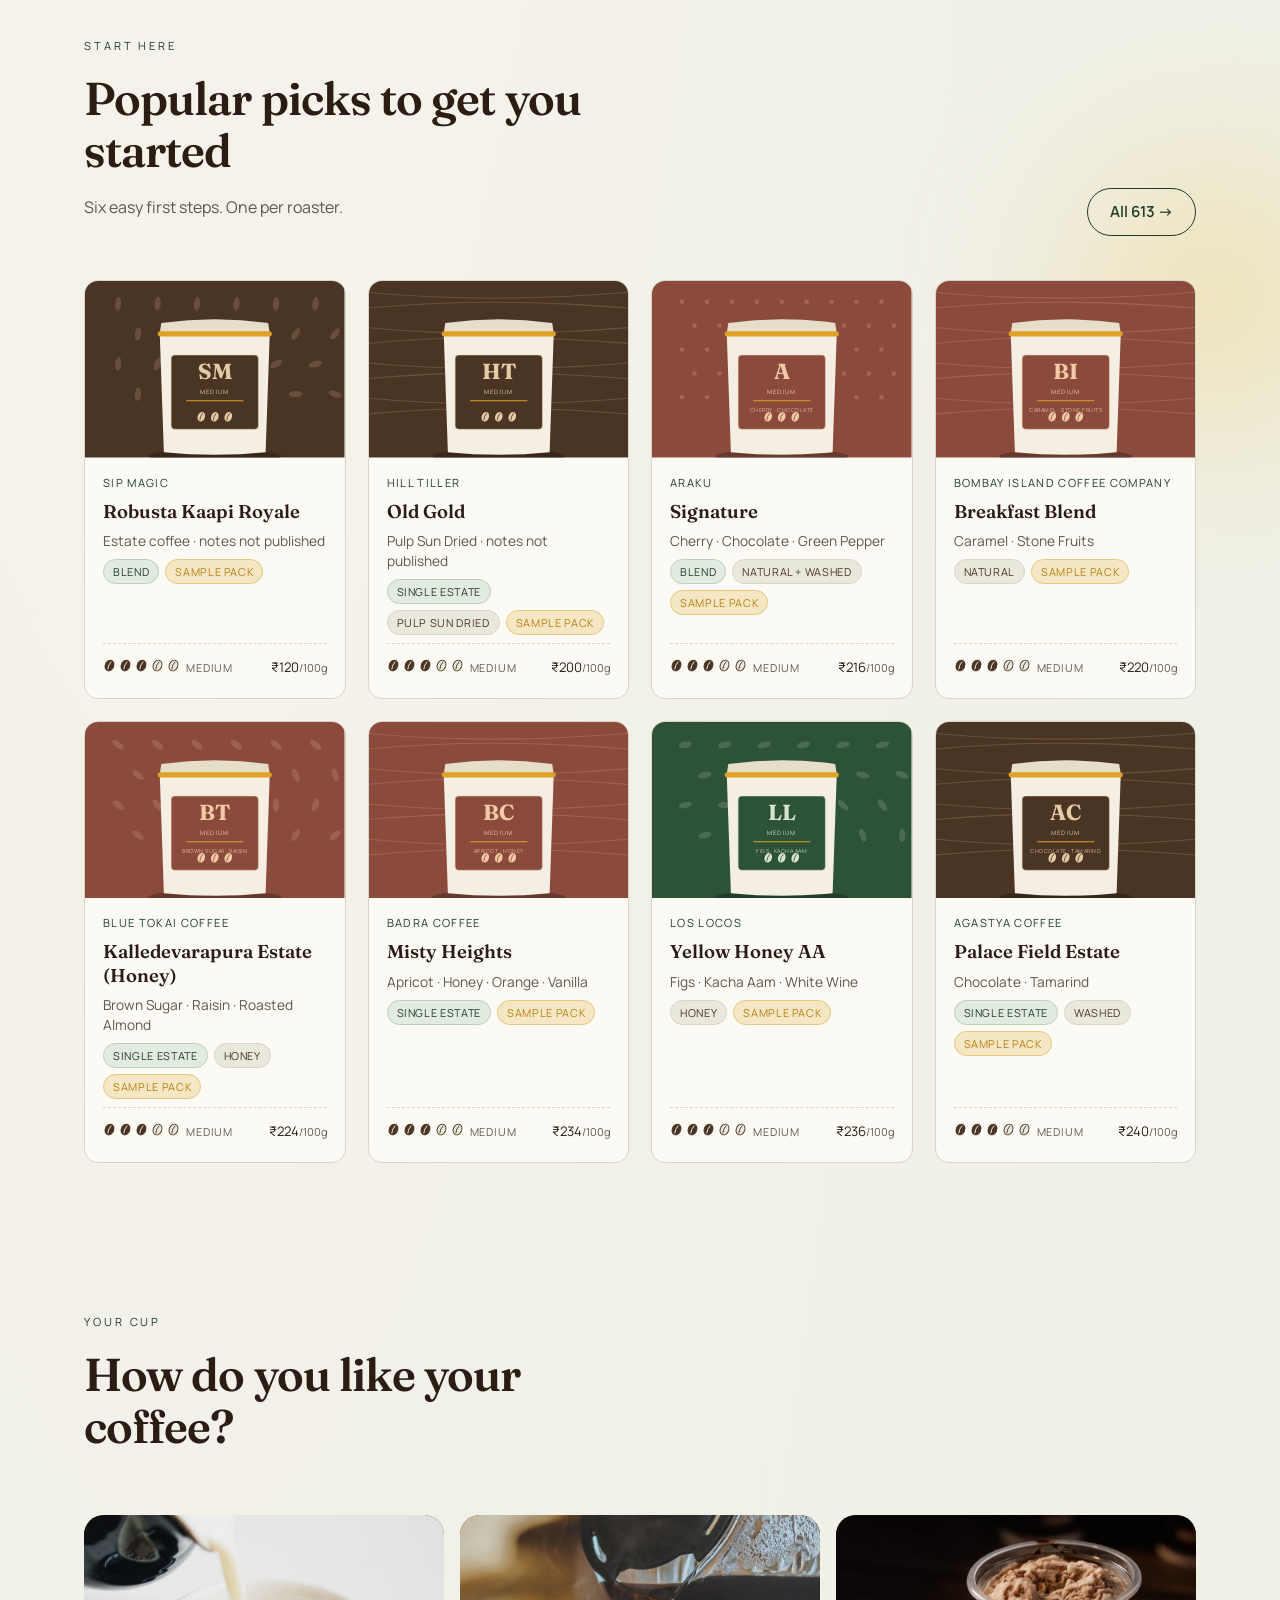
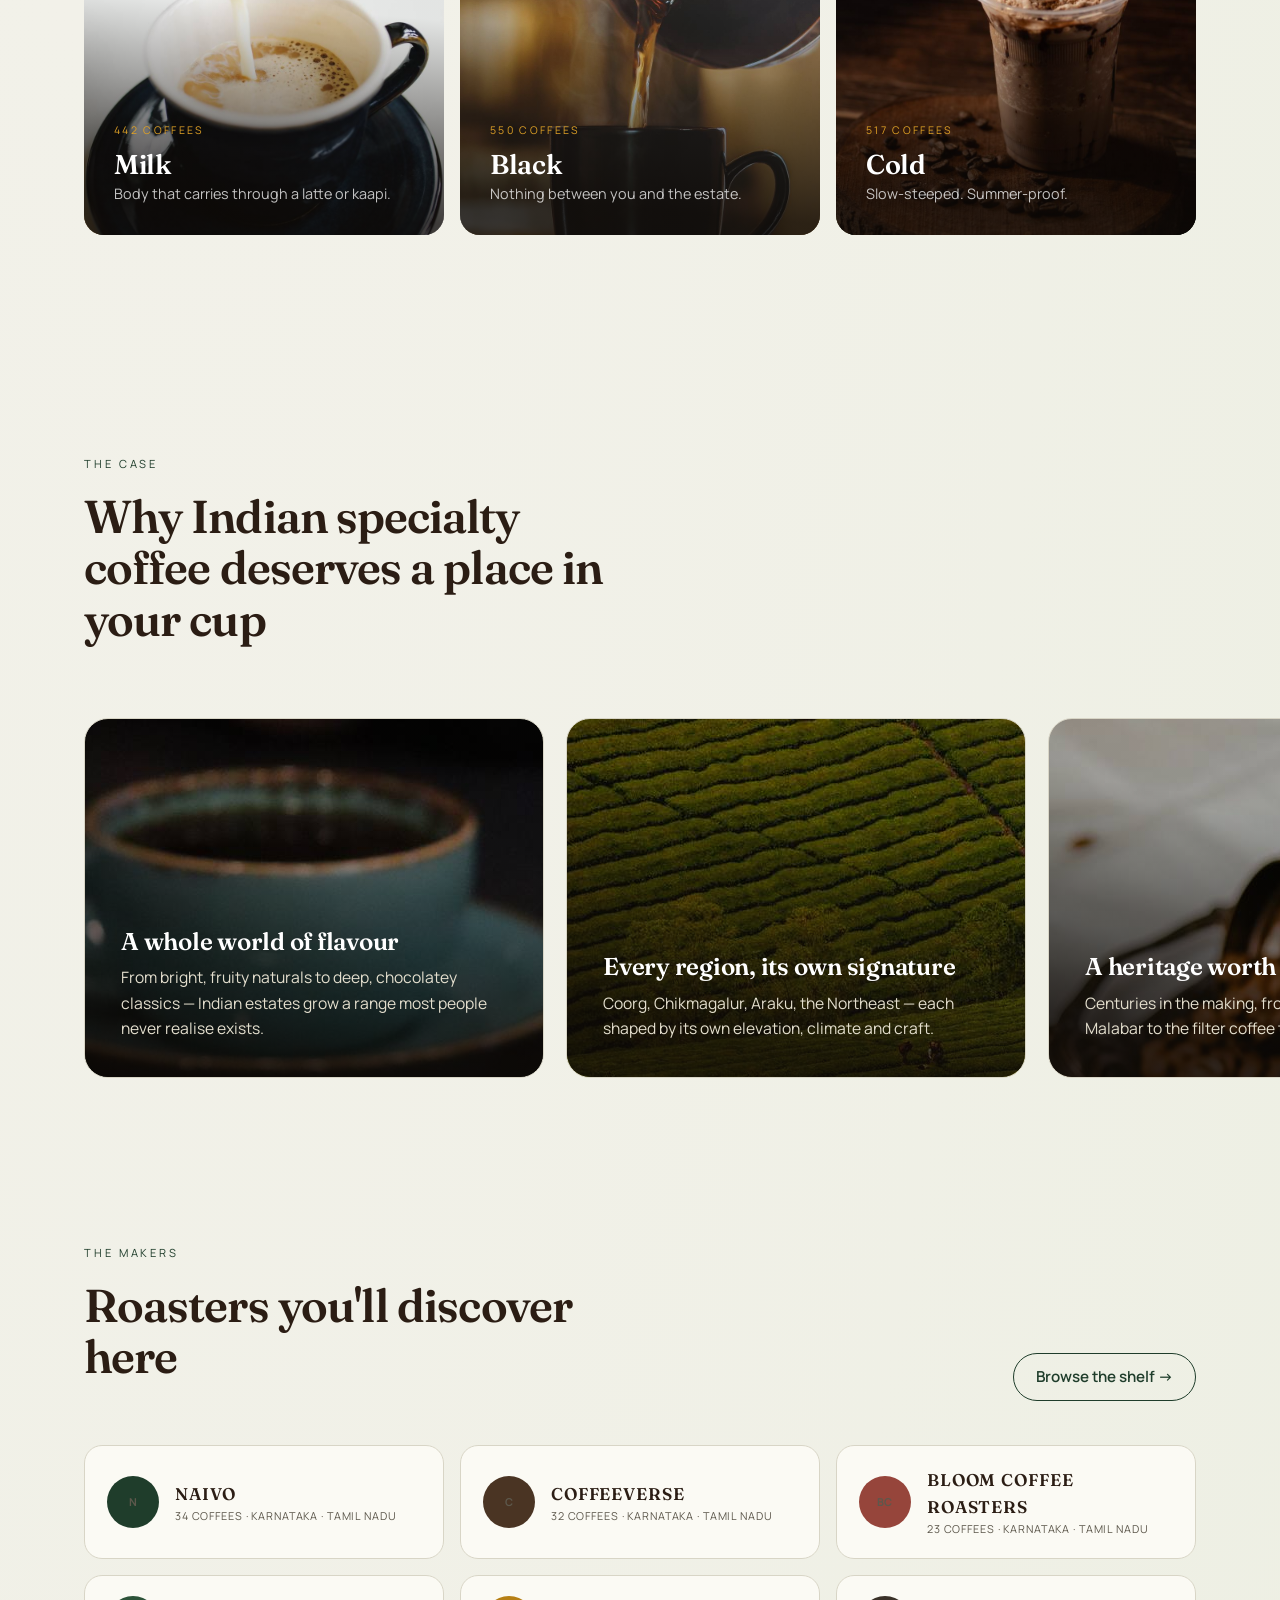
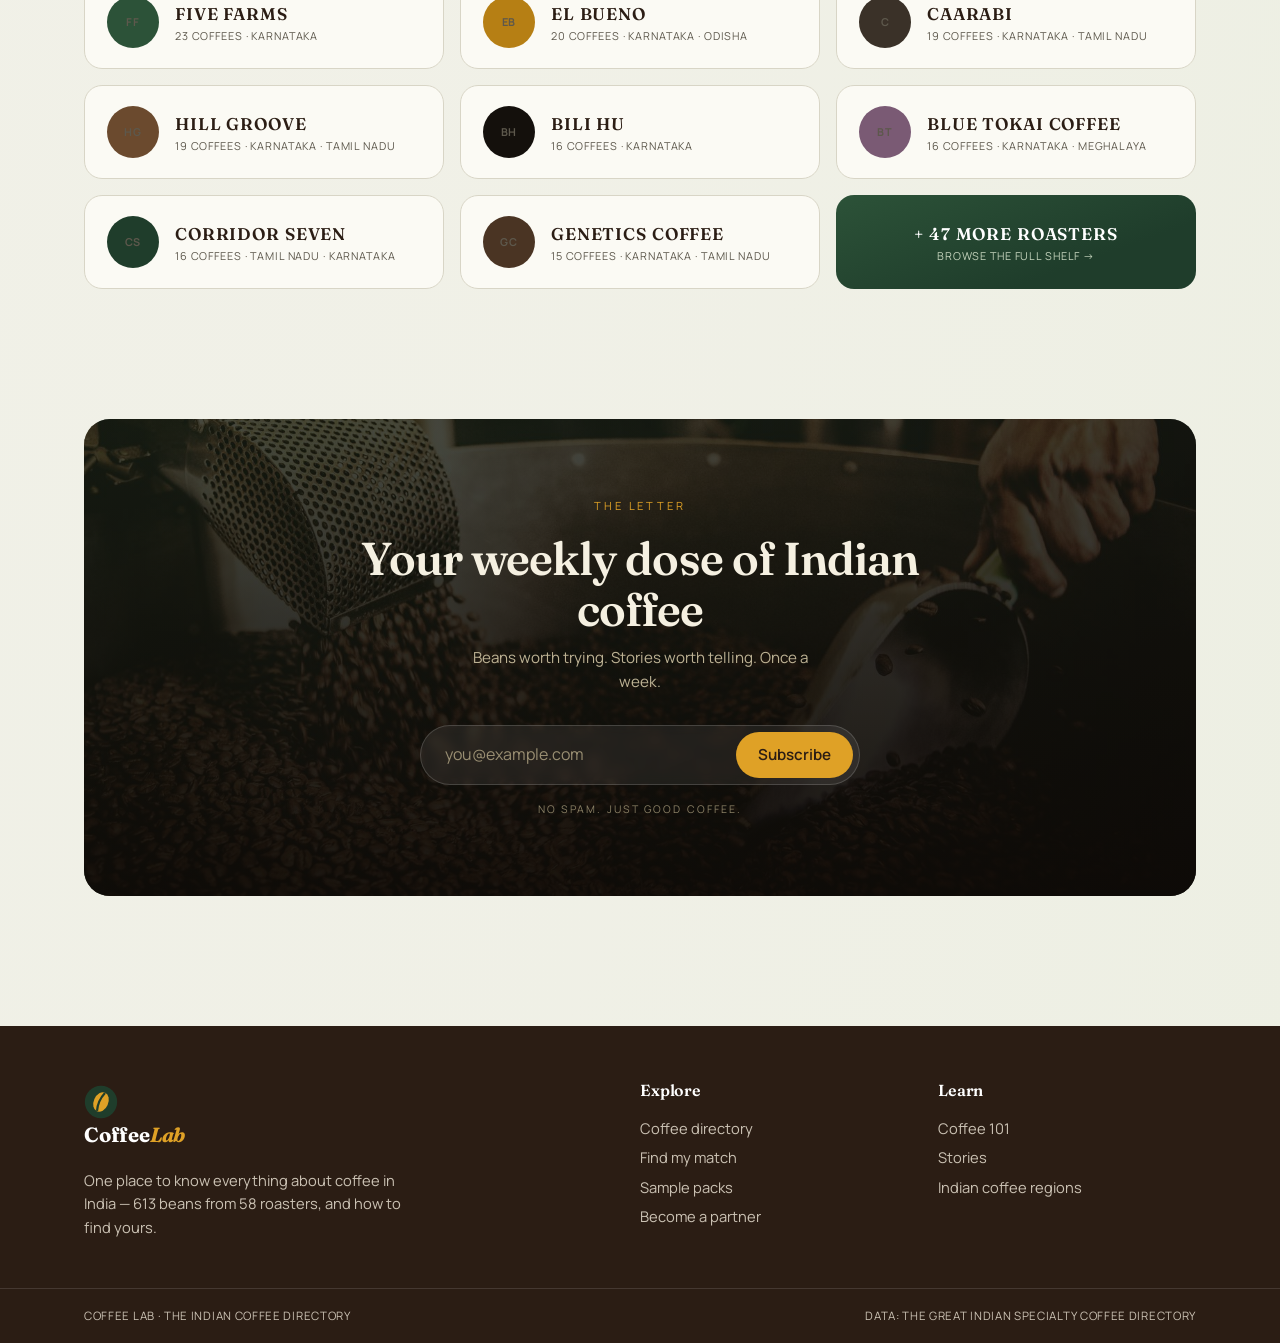
==== commit 51b4331e: "Add PostHog analytics, loaded first in <head> on every page js/analytics.js contains the PostHog sni" ====
--- a/index.html
+++ b/index.html
@@ -1,6 +1,7 @@
 <!DOCTYPE html>
 <html lang="en">
 <head>
+<script src="js/analytics.js"></script>
 <meta charset="UTF-8">
 <meta name="viewport" content="width=device-width, initial-scale=1.0">
 <title>Coffee Lab — every great Indian coffee, made easy to find</title>
--- a/css/style.css
+++ b/css/style.css
@@ -394,6 +394,7 @@
   padding:4px 10px; border-radius:999px; box-shadow:var(--shadow);
 }
 .match-card{ position:relative; }
+.buy-btn{ align-self:flex-start; margin-top:8px; font-size:.82rem; padding:7px 14px; }
 
 /* ============================================================
    ARTICLES
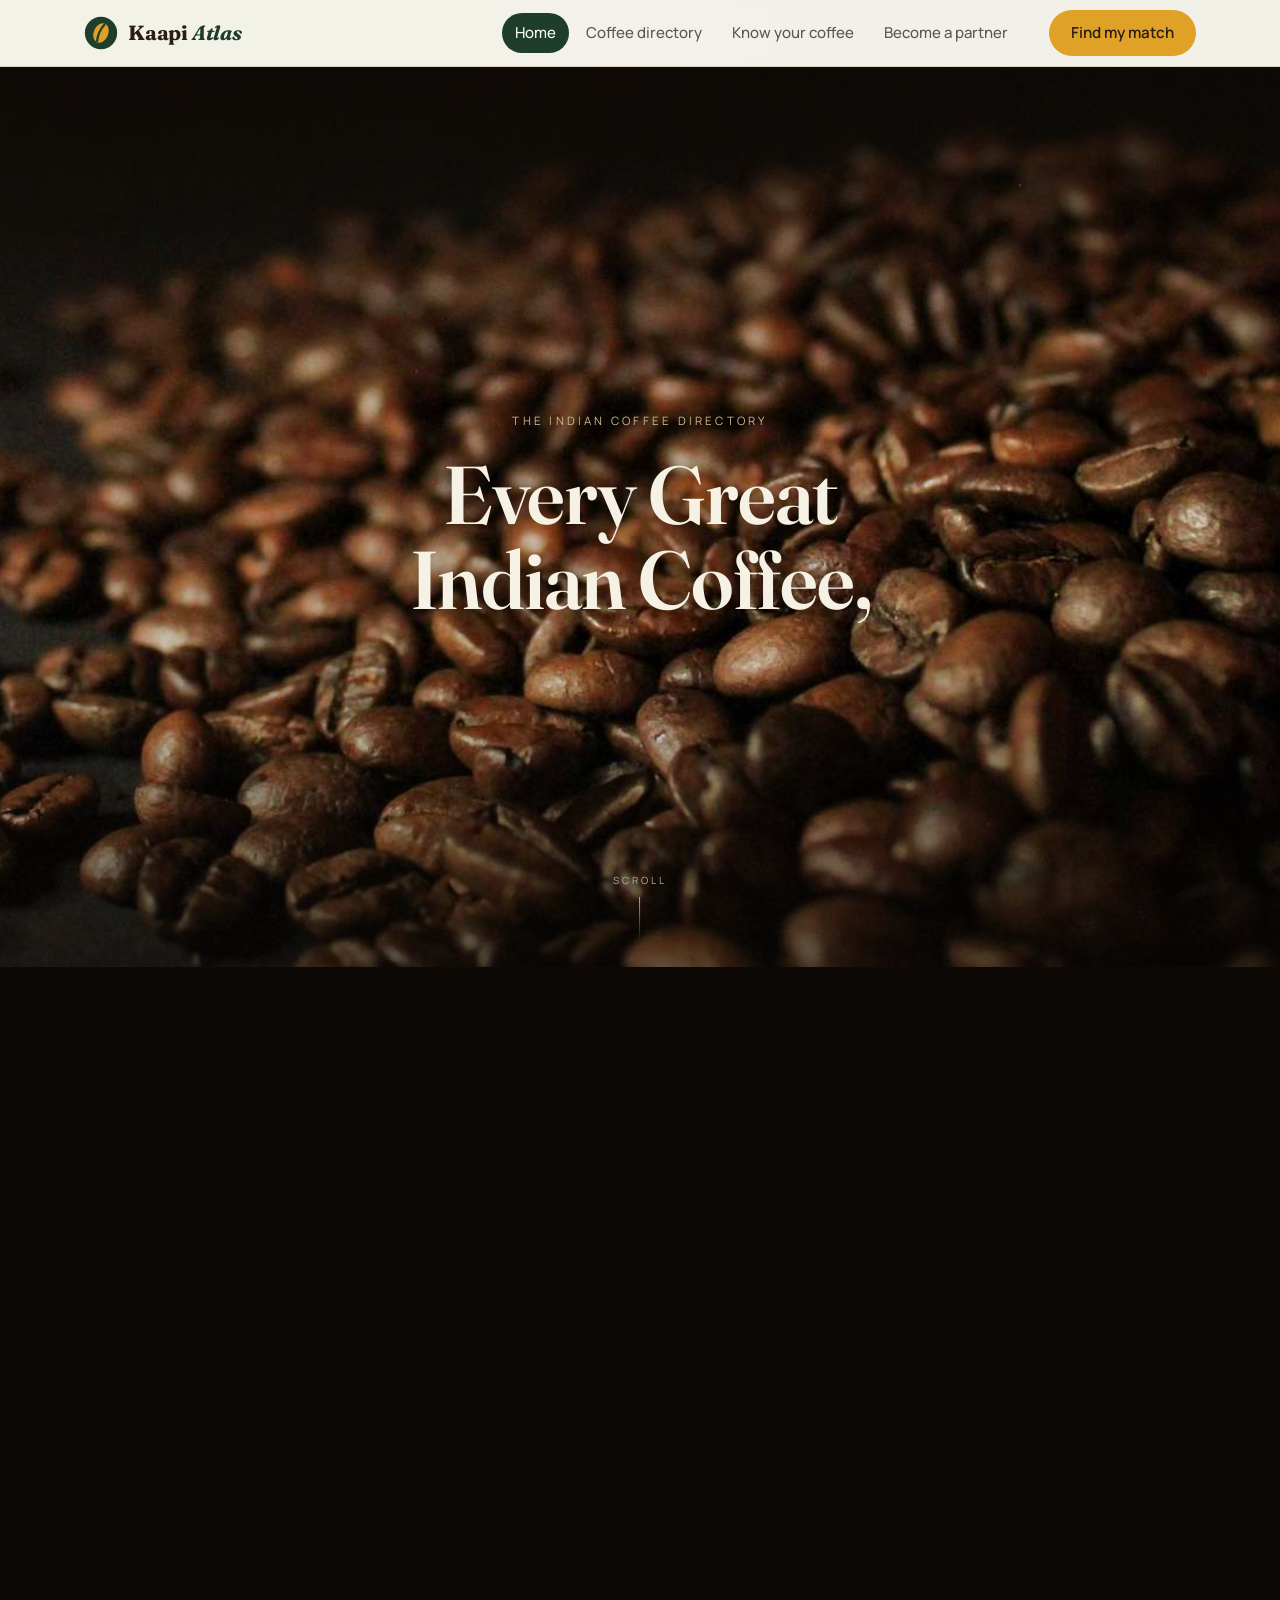
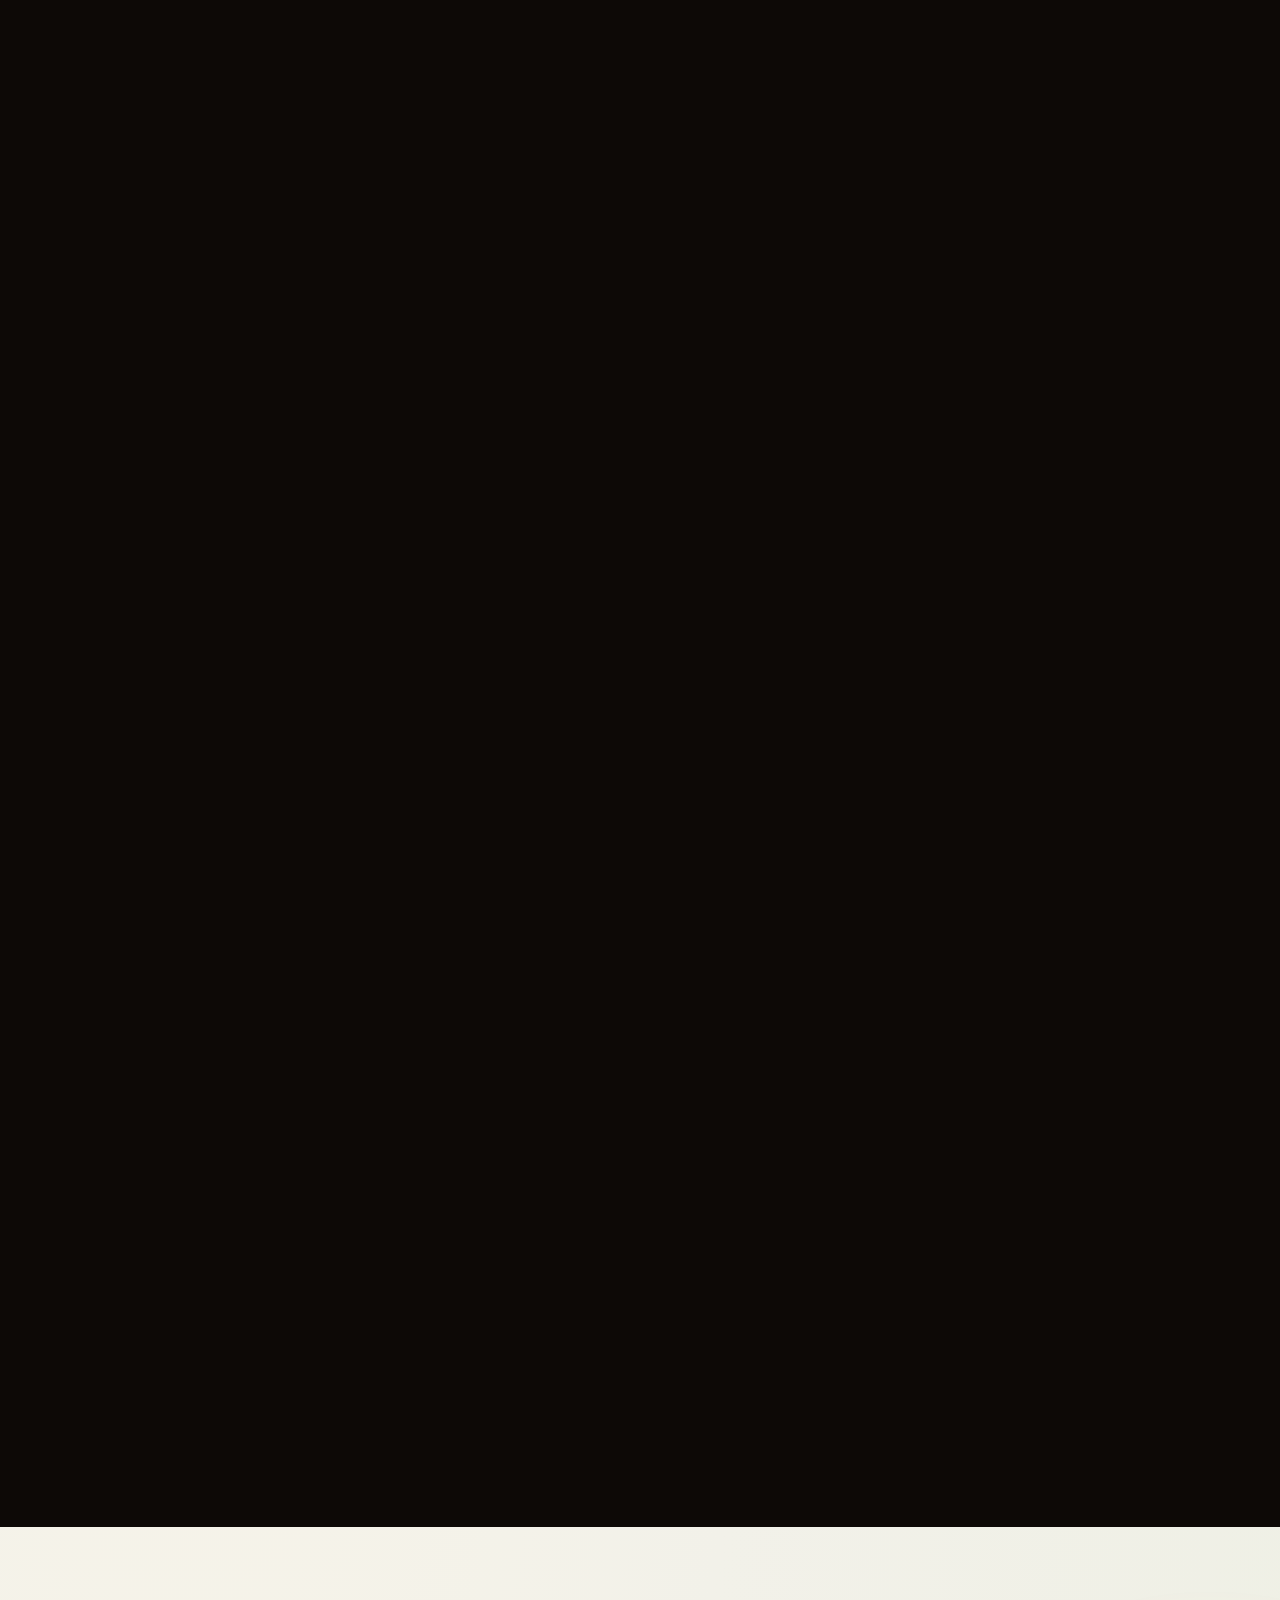
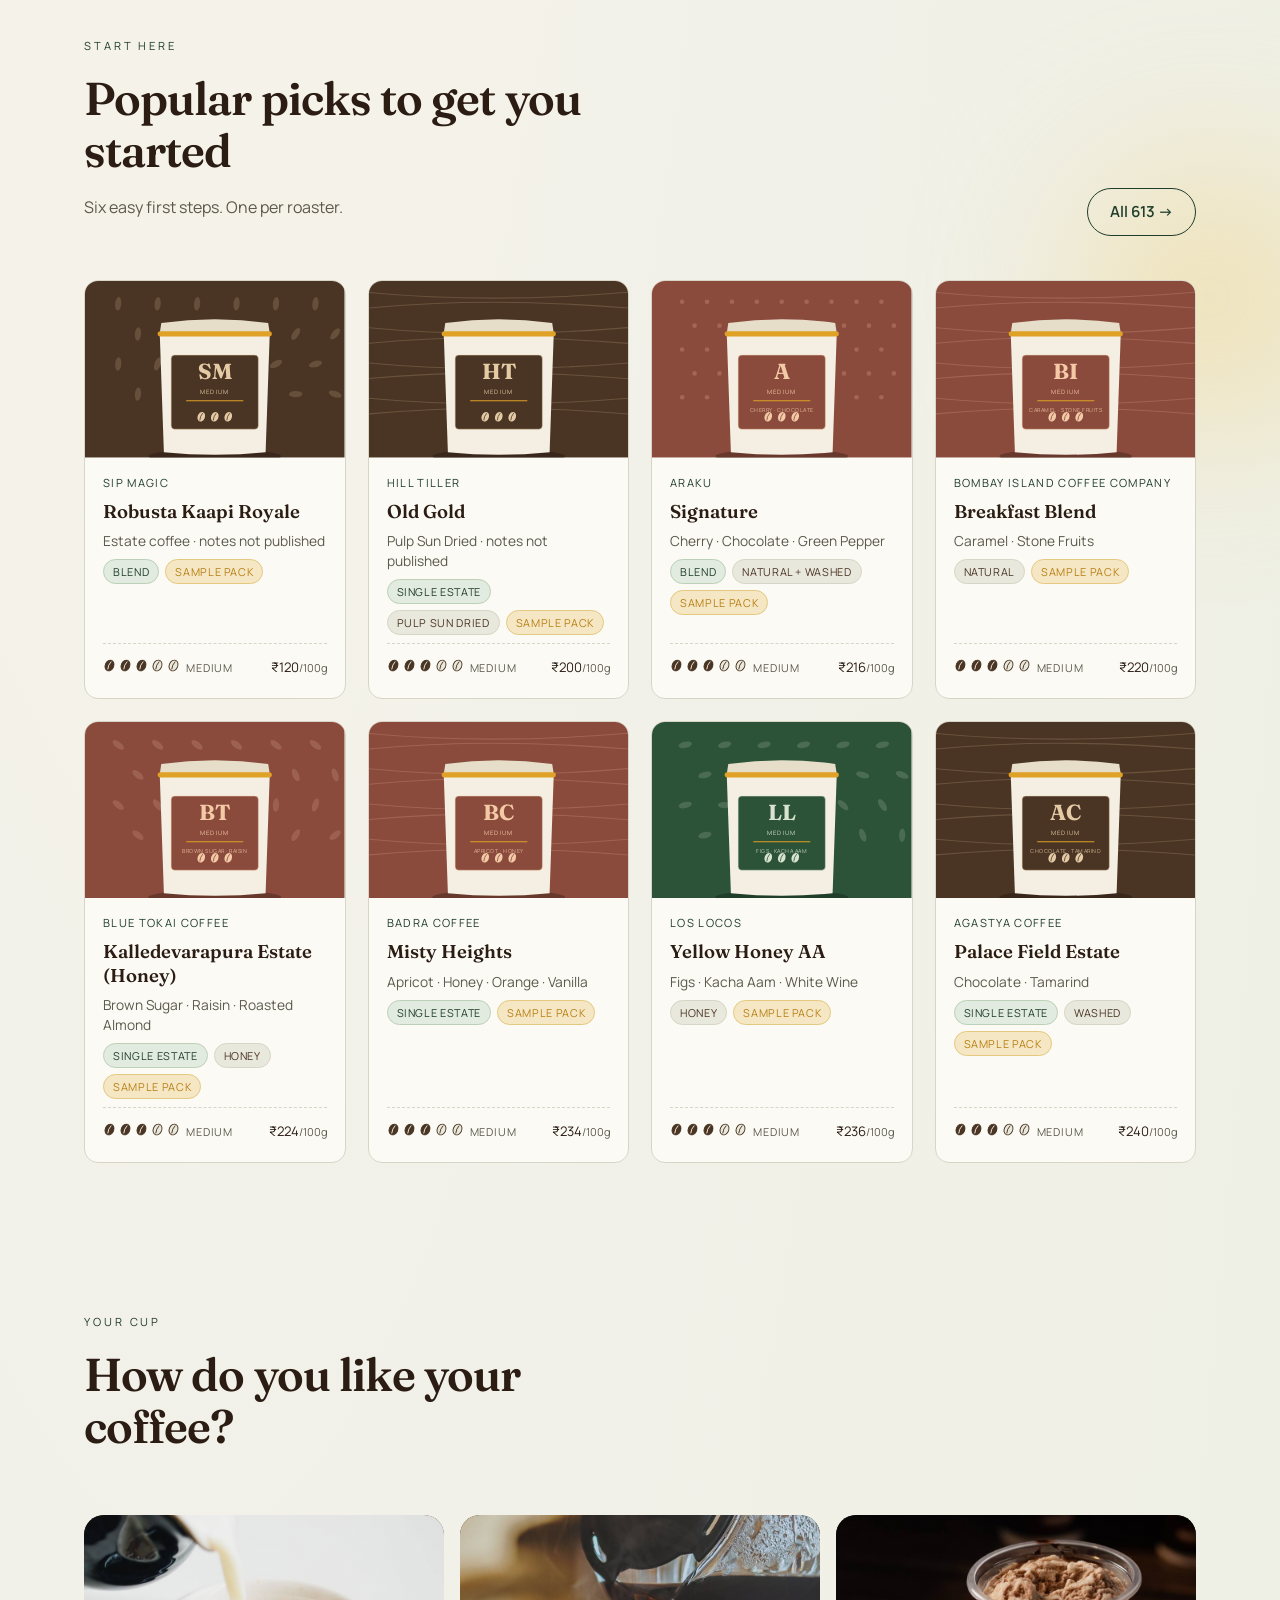
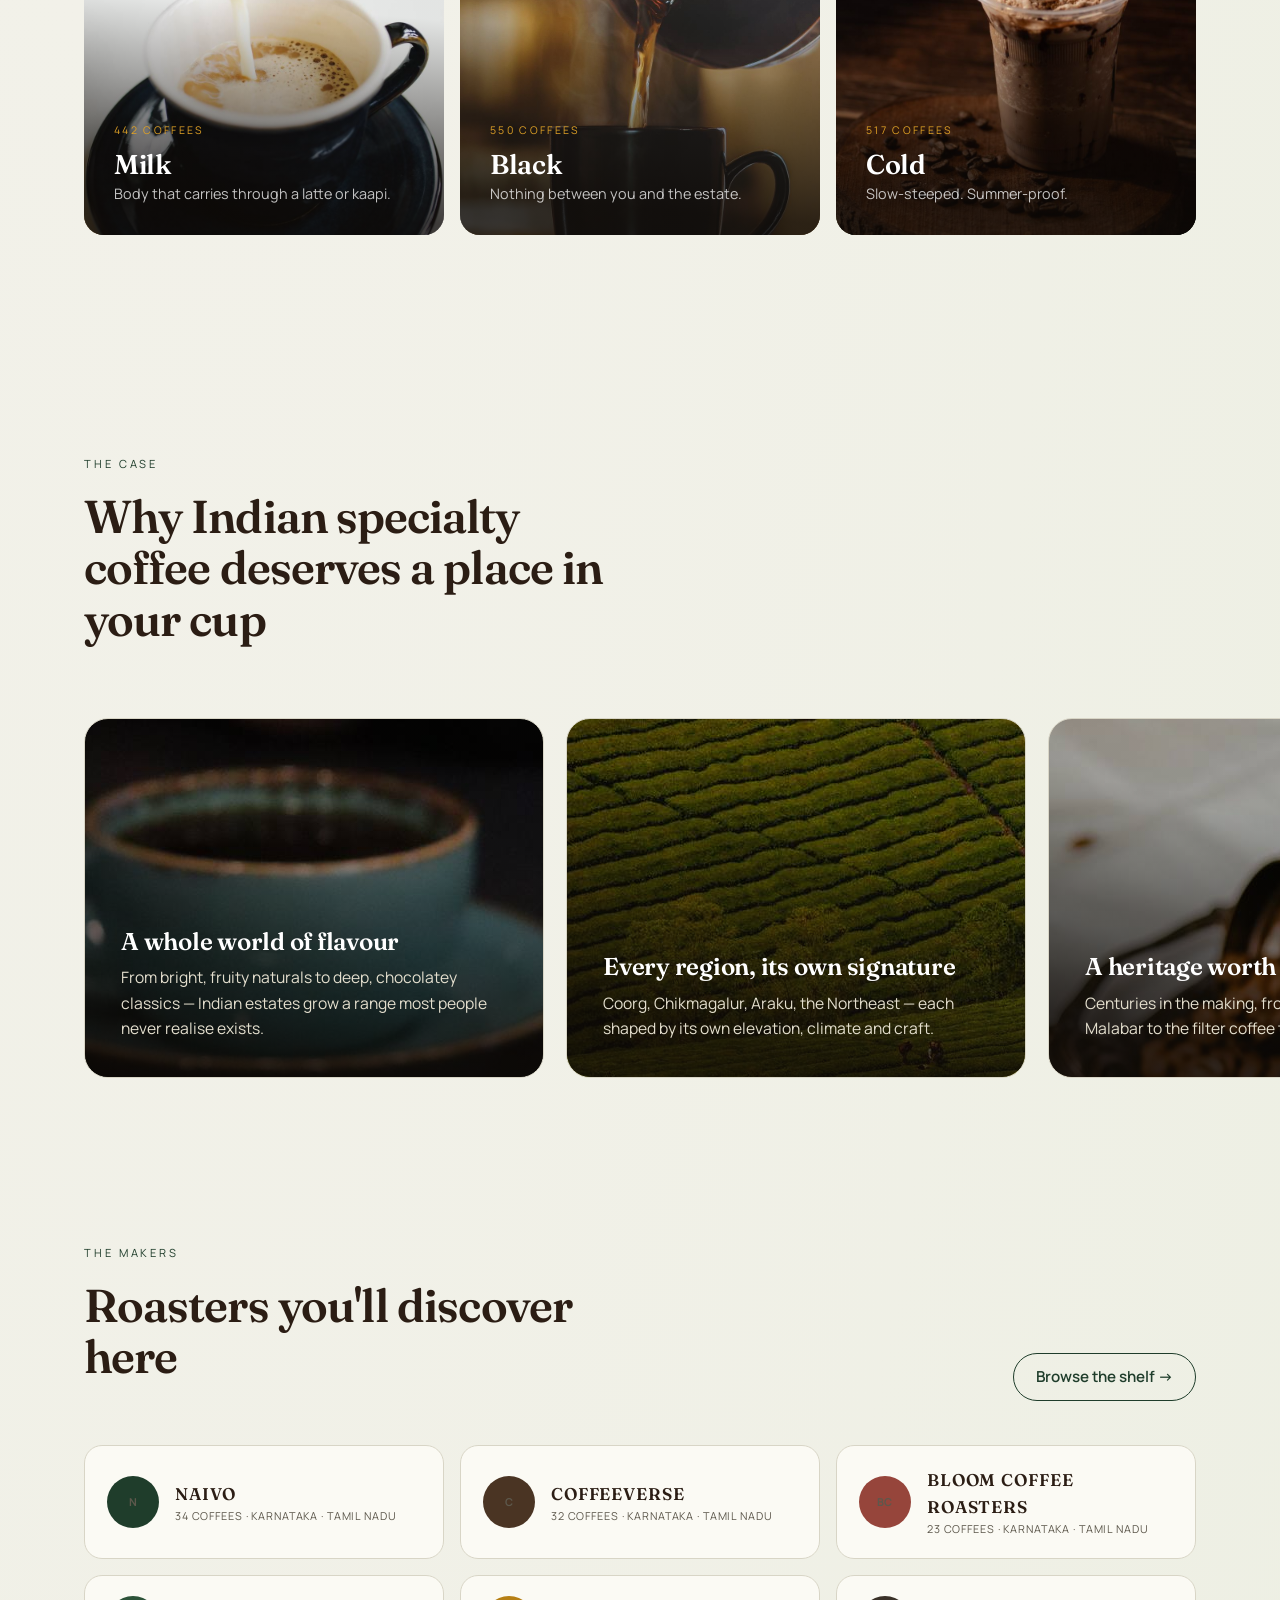
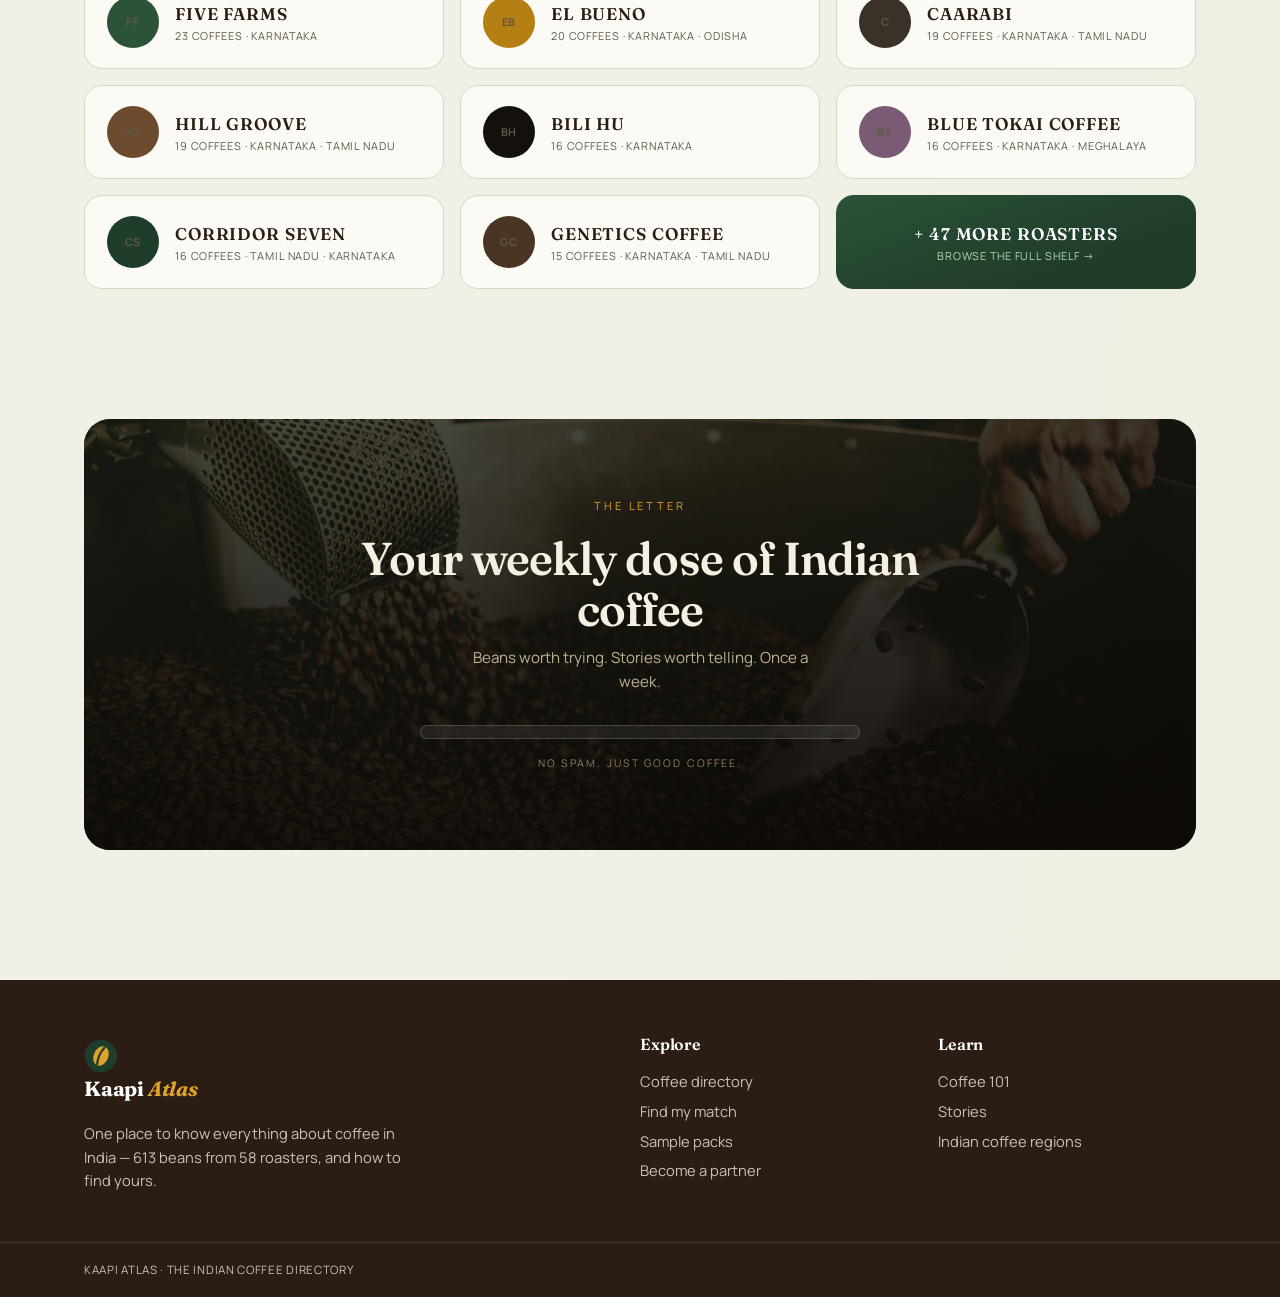
==== commit 55c45e9e: "Wire newsletter signup to Beehiiv Replace the placebo form (showed success without storing anything)" ====
--- a/index.html
+++ b/index.html
@@ -127,12 +127,9 @@
         <span class="sec-kicker" style="color:var(--marigold)">The letter</span>
         <h2>Your weekly dose of Indian coffee</h2>
         <p>Beans worth trying. Stories worth telling. Once a week.</p>
-        <form class="news-form" id="news-form" novalidate>
-          <label class="visually-hidden" for="news-email">Email address</label>
-          <input id="news-email" type="email" placeholder="you@example.com" autocomplete="email" required>
-          <button class="btn btn-gold" type="submit">Subscribe</button>
-        </form>
-        <p class="news-ok" id="news-ok" hidden>You're in. First letter lands Friday.</p>
+        <div class="news-form">
+          <script async src="https://subscribe-forms.beehiiv.com/v3/loader.js" data-beehiiv-form="5b01c0ed-1aae-4435-ad66-c75ee71ba8ee"></script>
+        </div>
         <small>No spam. Just good coffee.</small>
       </div>
     </div>
--- a/css/style.css
+++ b/css/style.css
@@ -395,6 +395,7 @@
 }
 .match-card{ position:relative; }
 .buy-btn{ align-self:flex-start; margin-top:8px; font-size:.82rem; padding:7px 14px; }
+.news-form iframe{ height:90px !important; max-width:480px; margin:0 auto; }
 
 /* ============================================================
    ARTICLES
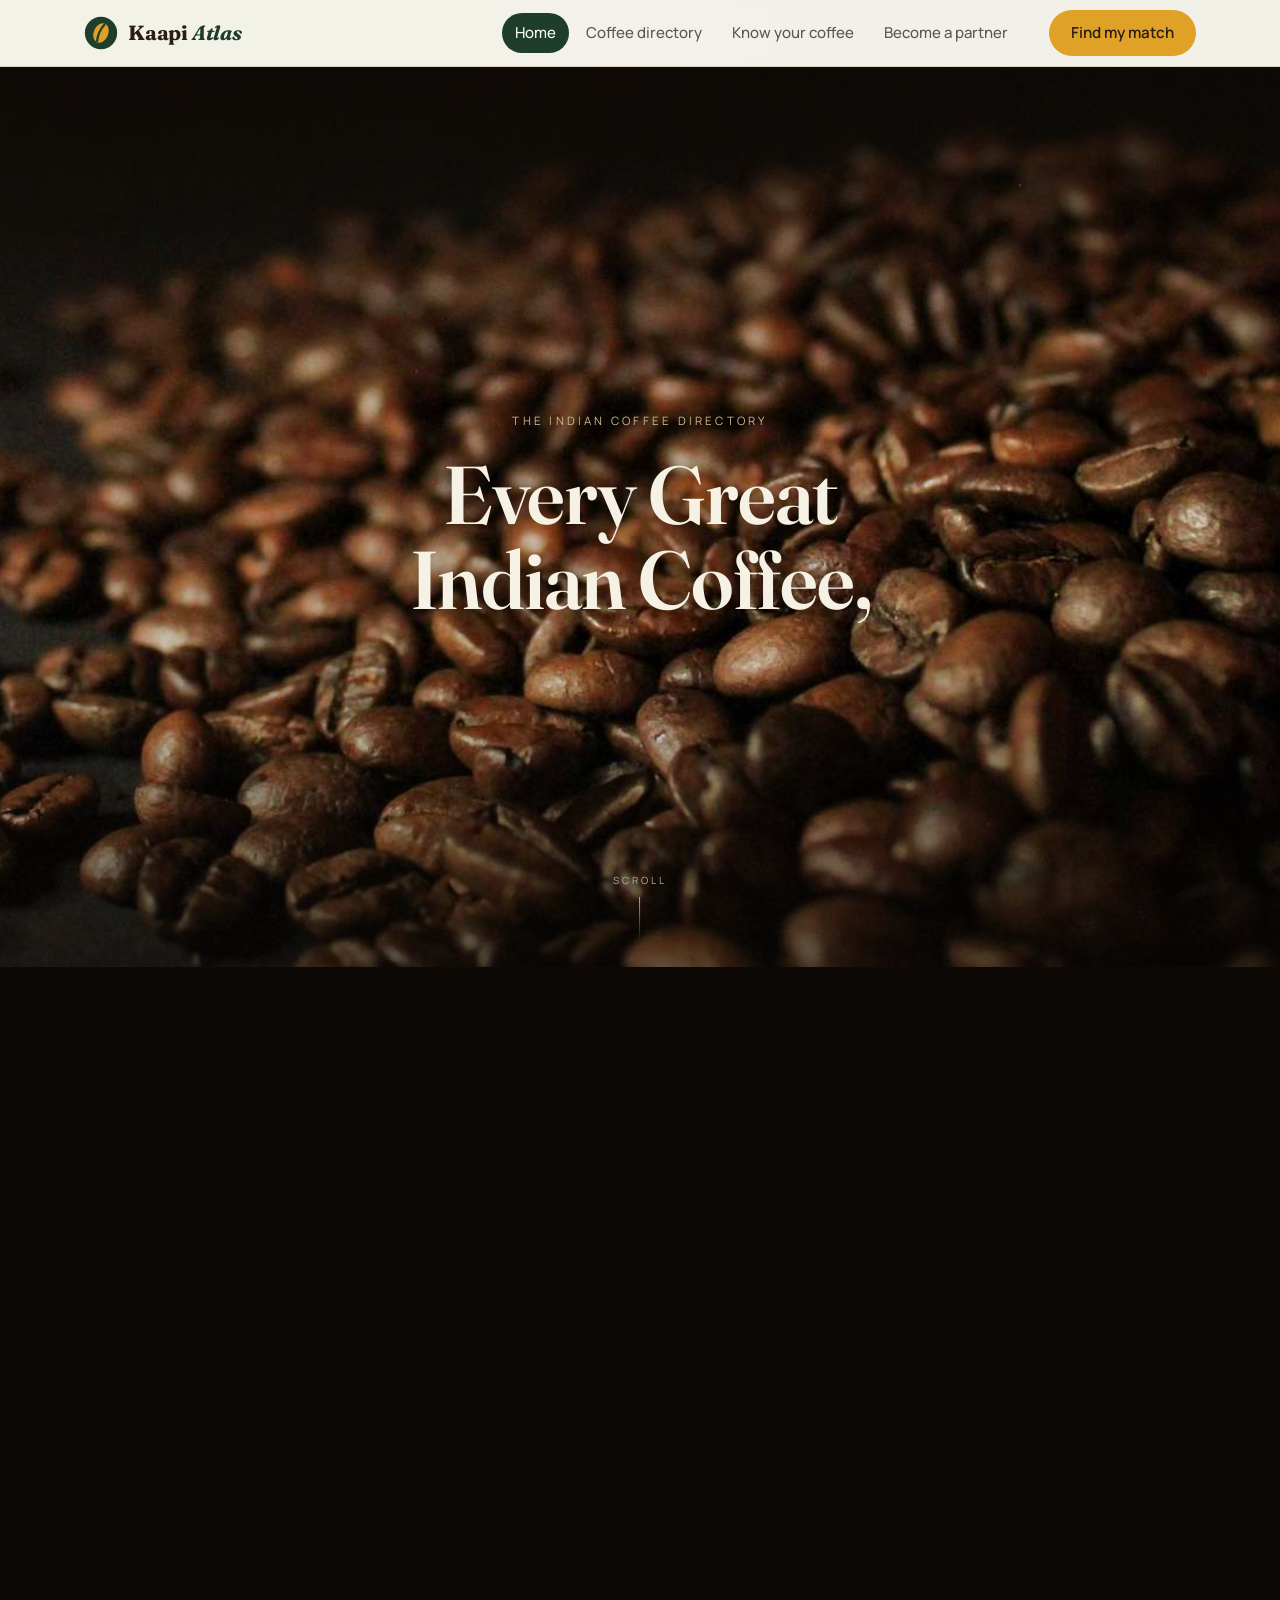
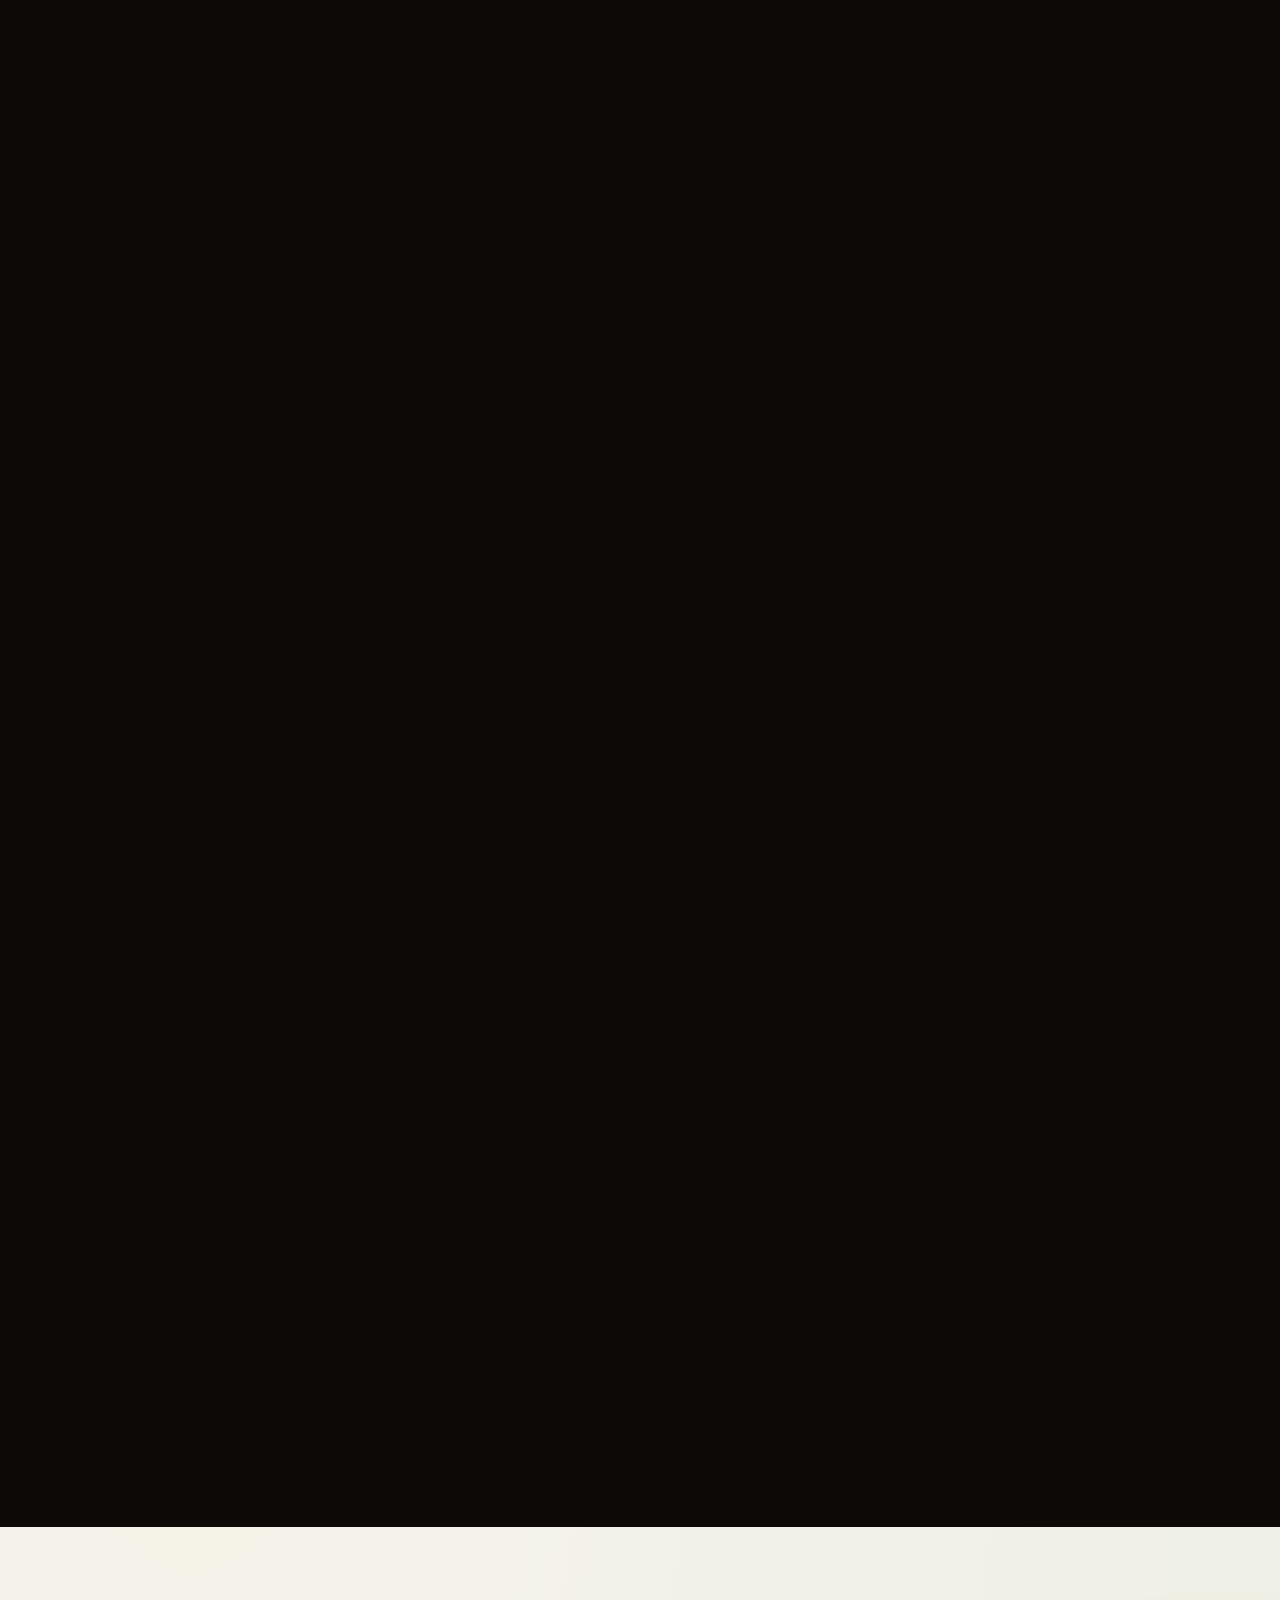
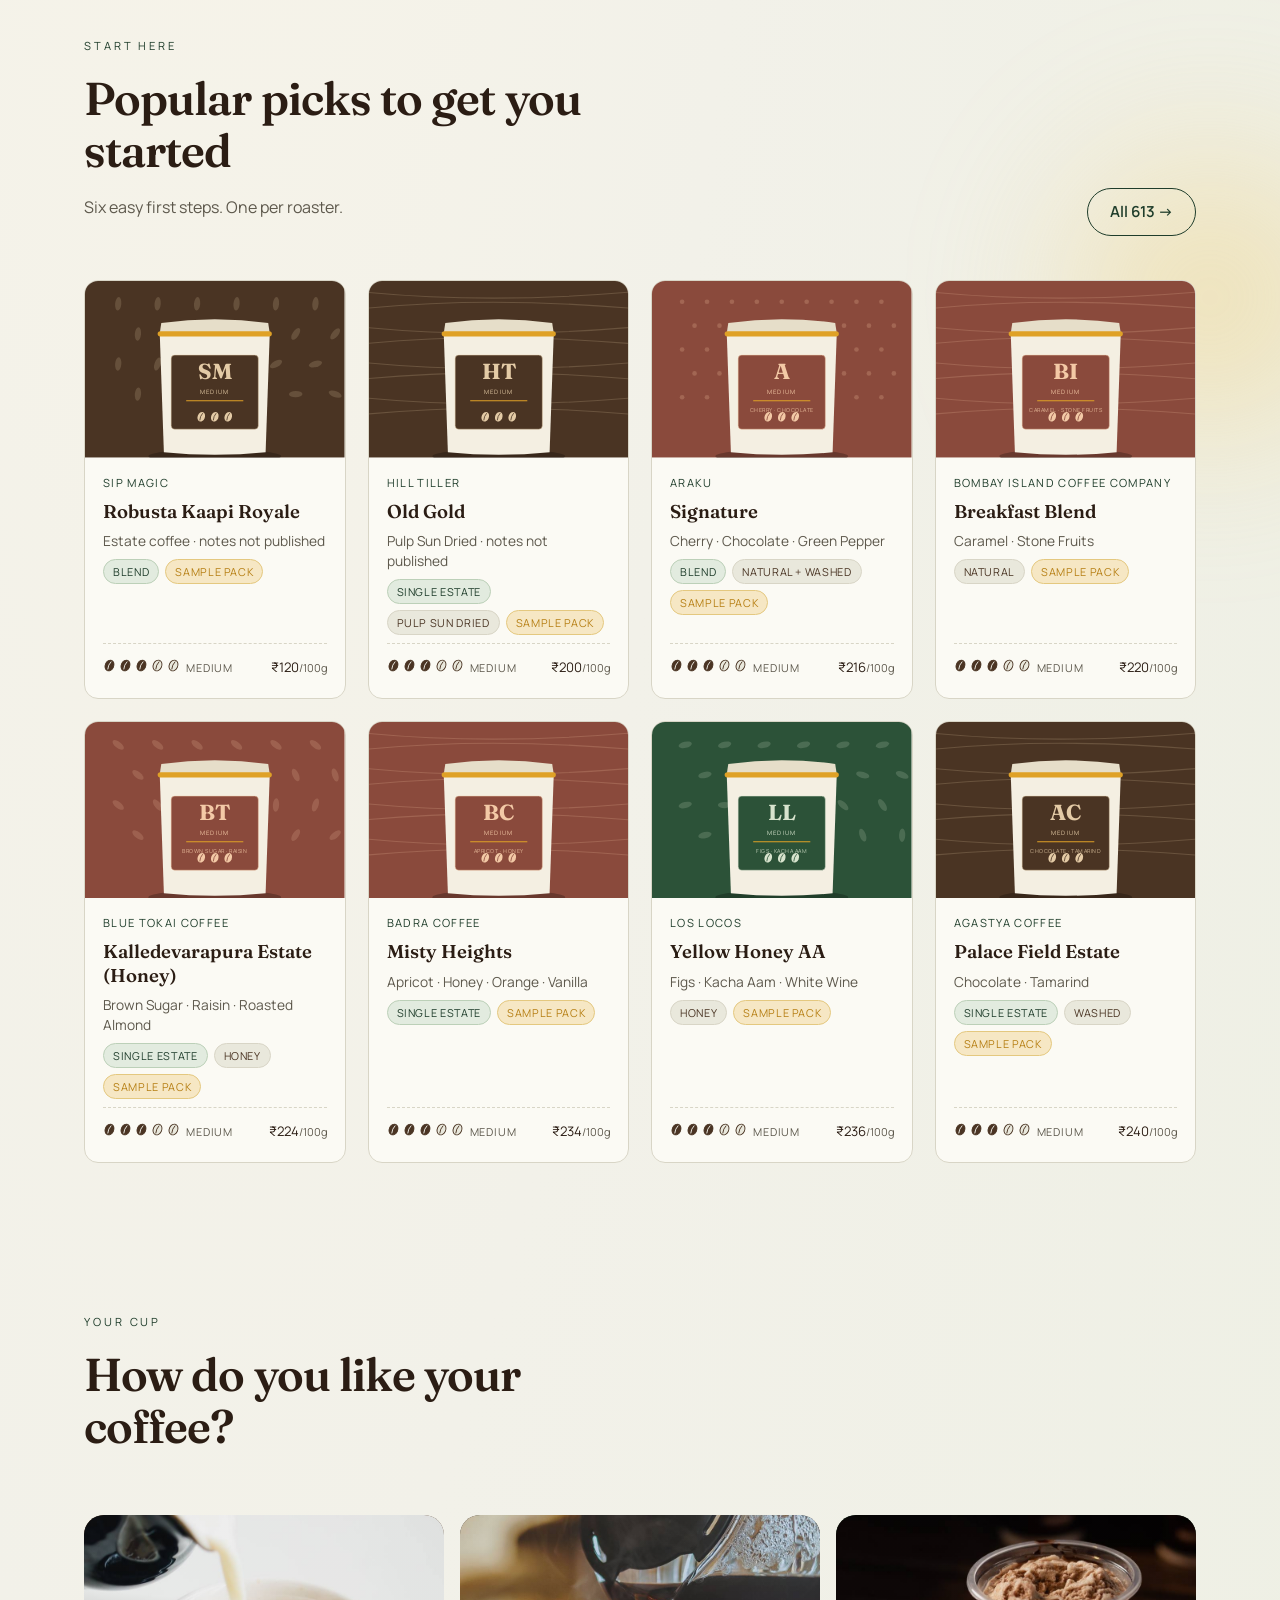
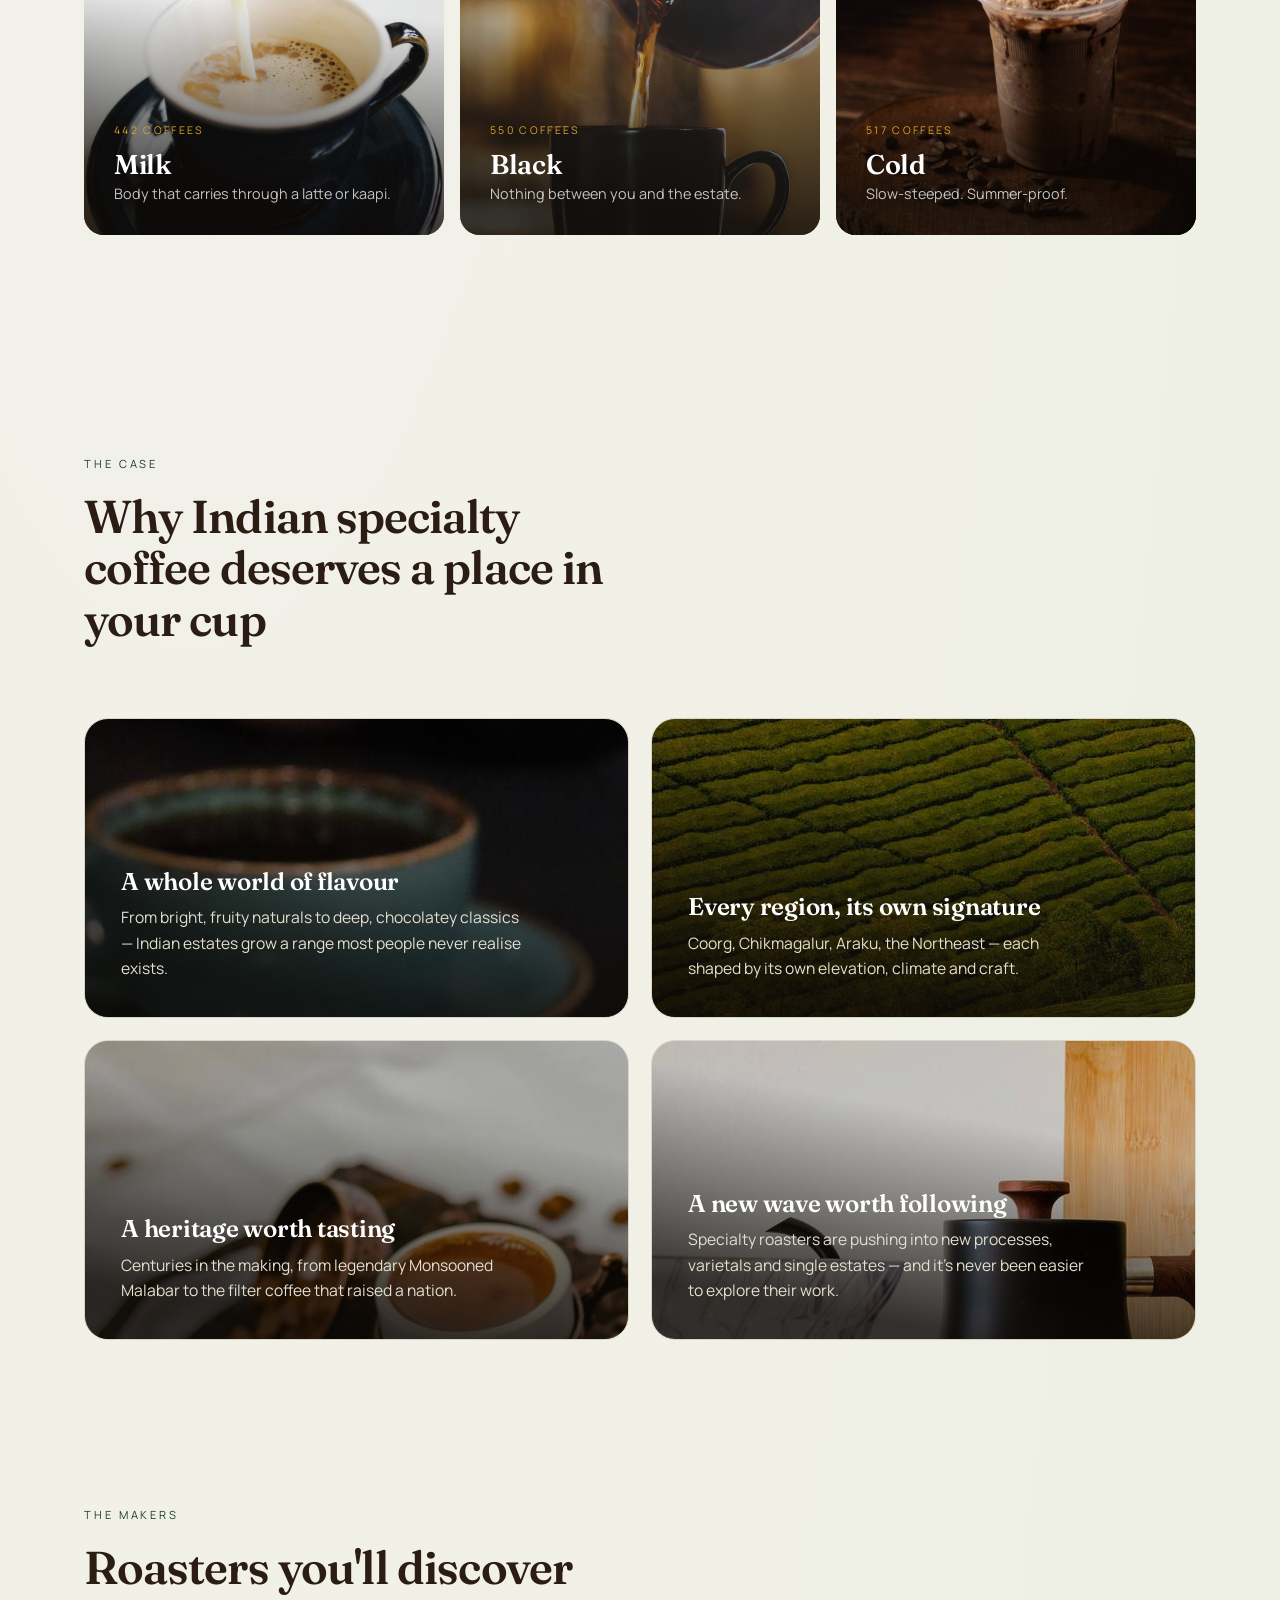
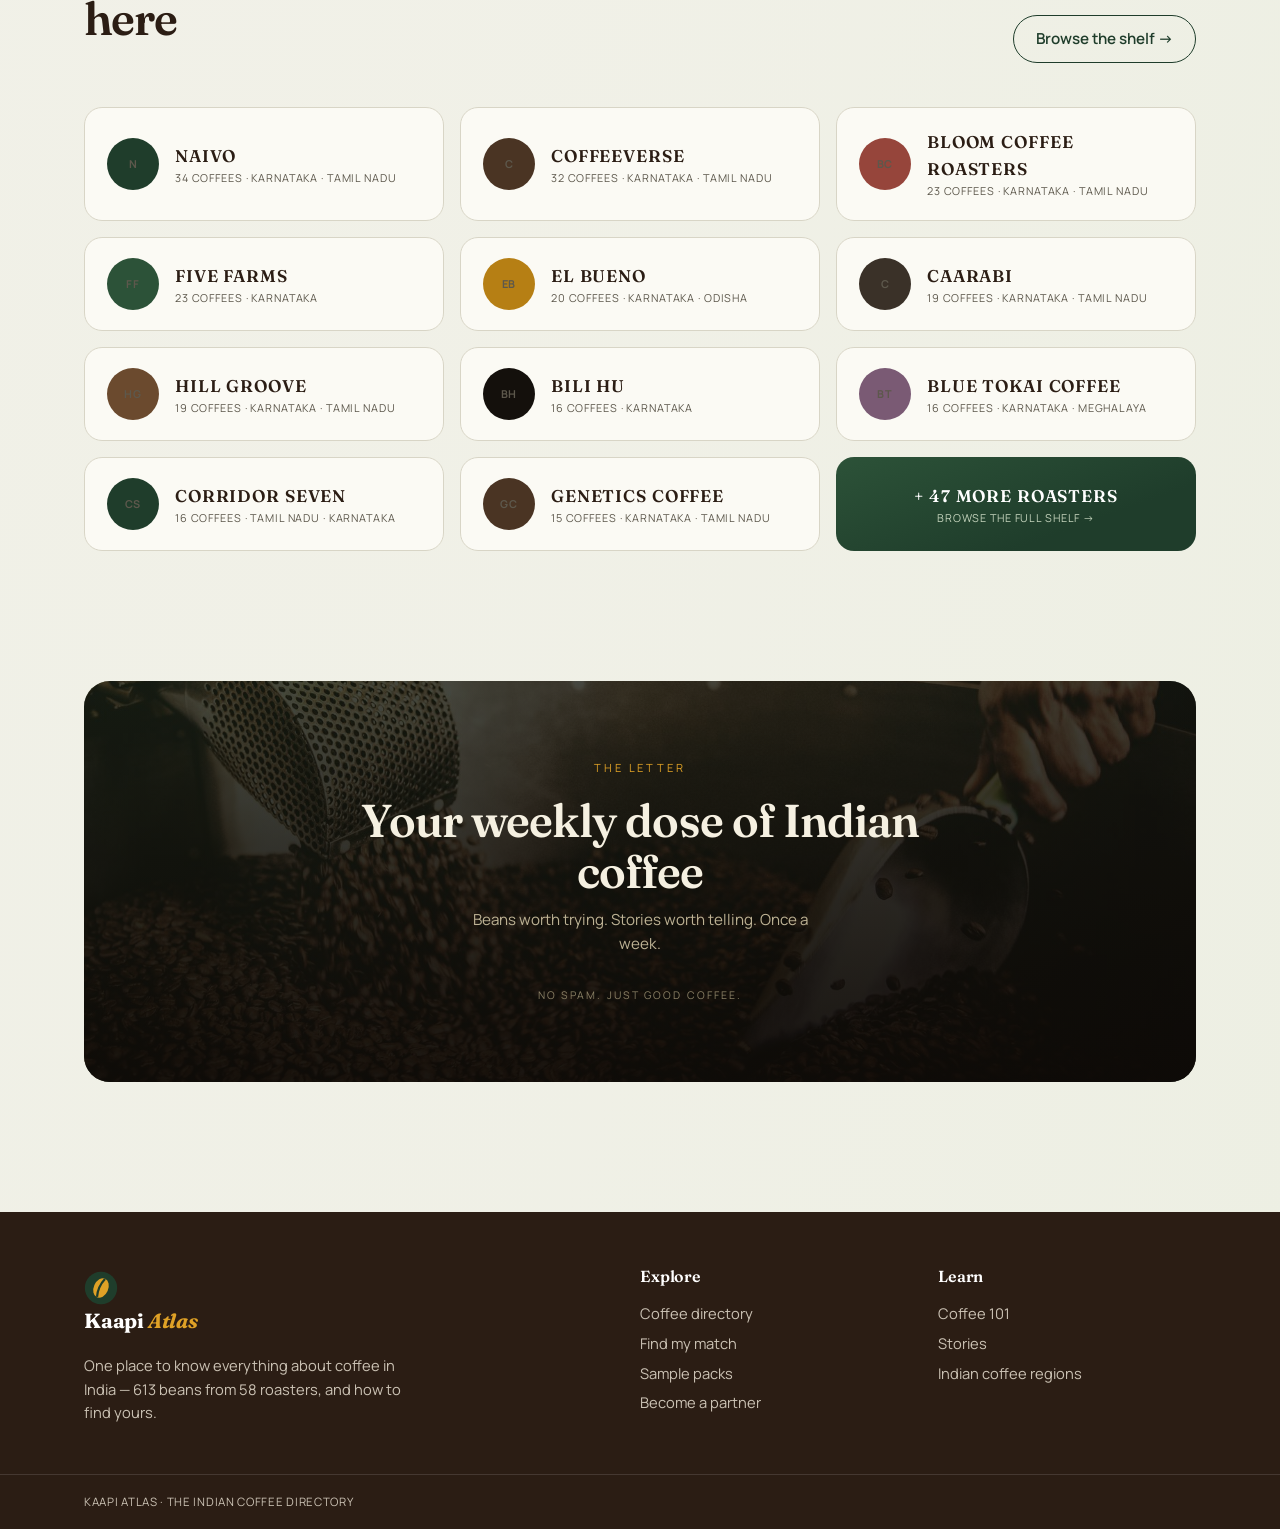
==== commit 425071c4: "Replace case-section scroll-jacking with a 2x2 grid; fix newsletter alignment - The Case section: ho" ====
--- a/index.html
+++ b/index.html
@@ -86,7 +86,7 @@
         </div>
       </div>
     </div>
-    <div class="case-scroller" id="case-track" tabindex="0" aria-label="Four reasons, drag or scroll sideways">
+    <div class="case-scroller" id="case-track" aria-label="Four reasons">
       <article class="case-card cc-photo" style="background-image:url('assets/img/card1.jpg')">
         <h3>A whole world of flavour</h3>
         <p>From bright, fruity naturals to deep, chocolatey classics — Indian estates grow a range most people never realise exists.</p>
--- a/css/style.css
+++ b/css/style.css
@@ -395,7 +395,7 @@
 }
 .match-card{ position:relative; }
 .buy-btn{ align-self:flex-start; margin-top:8px; font-size:.82rem; padding:7px 14px; }
-.news-form iframe{ height:90px !important; max-width:480px; margin:0 auto; }
+.news-form iframe{ height:56px !important; width:400px !important; max-width:100%; display:block; margin:0 auto; }
 
 /* ============================================================
    ARTICLES
--- a/css/home.css
+++ b/css/home.css
@@ -145,26 +145,20 @@
 
 
 /* ============================================================
-   THE CASE — simple horizontal card scroller
+   THE CASE — 2×2 value-prop grid
    ============================================================ */
 .case-scroller{
-  display:flex; gap:22px; overflow-x:auto;
-  --edge: max(24px, calc((100vw - 1160px)/2 + 24px));   /* .wrap content edge (box-sizing: border-box) */
-  padding:10px calc(var(--edge) + 8px) 26px;             /* breathing room on both ends */
-  cursor:grab; user-select:none;
-  scroll-snap-type:x mandatory; scroll-padding-inline:var(--edge);
-  -webkit-overflow-scrolling:touch;
-  scrollbar-width:thin; scrollbar-color:var(--canopy) var(--mist-2);
-}
-.case-scroller::-webkit-scrollbar{ height:8px; }
-.case-scroller::-webkit-scrollbar-track{ background:var(--mist-2); border-radius:99px; }
-.case-scroller::-webkit-scrollbar-thumb{ background:var(--canopy); border-radius:99px; }
-.case-scroller.dragging{ cursor:grabbing; scroll-snap-type:none; }
+  display:grid; grid-template-columns:repeat(2, 1fr); gap:22px;
+  max-width:1160px; margin:0 auto; padding:10px 24px 26px;
+}
 .case-card{
-  flex:0 0 min(460px, 78vw); min-height:360px; border-radius:24px; padding:36px;
+  min-height:300px; border-radius:24px; padding:36px;
   display:flex; flex-direction:column; justify-content:flex-end;
   position:relative; overflow:hidden; background:var(--card); border:1px solid var(--line);
-  scroll-snap-align:start;
+}
+@media (max-width:720px){
+  .case-scroller{ grid-template-columns:1fr; }
+  .case-card{ min-height:240px; }
 }
 .case-card h3{ font-size:clamp(1.35rem, 1.9vw, 1.8rem); margin:0 0 10px; letter-spacing:-.01em; }
 .case-card p{ margin:0; font-size:.98rem; line-height:1.6; color:var(--ink-soft); max-width:40ch; }
@@ -203,18 +197,7 @@
 .news > *{ position:relative; z-index:1; }
 .news h2{ color:#F5F0E1; max-width:22ch; margin:0 auto 10px; }
 .news p{ margin:0 auto; max-width:40ch; font-size:.95rem; color:#BDB294; }
-.news-form{
-  display:flex; gap:8px; max-width:440px; margin:30px auto 0;
-  background:rgba(255,255,255,.07); border:1px solid rgba(255,255,255,.16);
-  padding:6px; border-radius:999px; backdrop-filter:blur(6px);
-}
-.news-form input{
-  flex:1; min-width:0; background:none; border:none; color:#F5F0E1;
-  font:inherit; padding:10px 18px;
-}
-.news-form input::placeholder{ color:#9A8F73; }
-.news-form input:focus{ outline:none; }
-.news-ok{ margin-top:30px; font-family:var(--font-mono); letter-spacing:.14em; text-transform:uppercase; font-size:.8rem; color:var(--marigold); }
+.news-form{ max-width:480px; margin:30px auto 0; }
 .news small{ display:block; margin-top:16px; font-family:var(--font-mono); font-size:.66rem; letter-spacing:.2em; text-transform:uppercase; color:#8B8166; }
 
 /* ---------- responsive ---------- */
